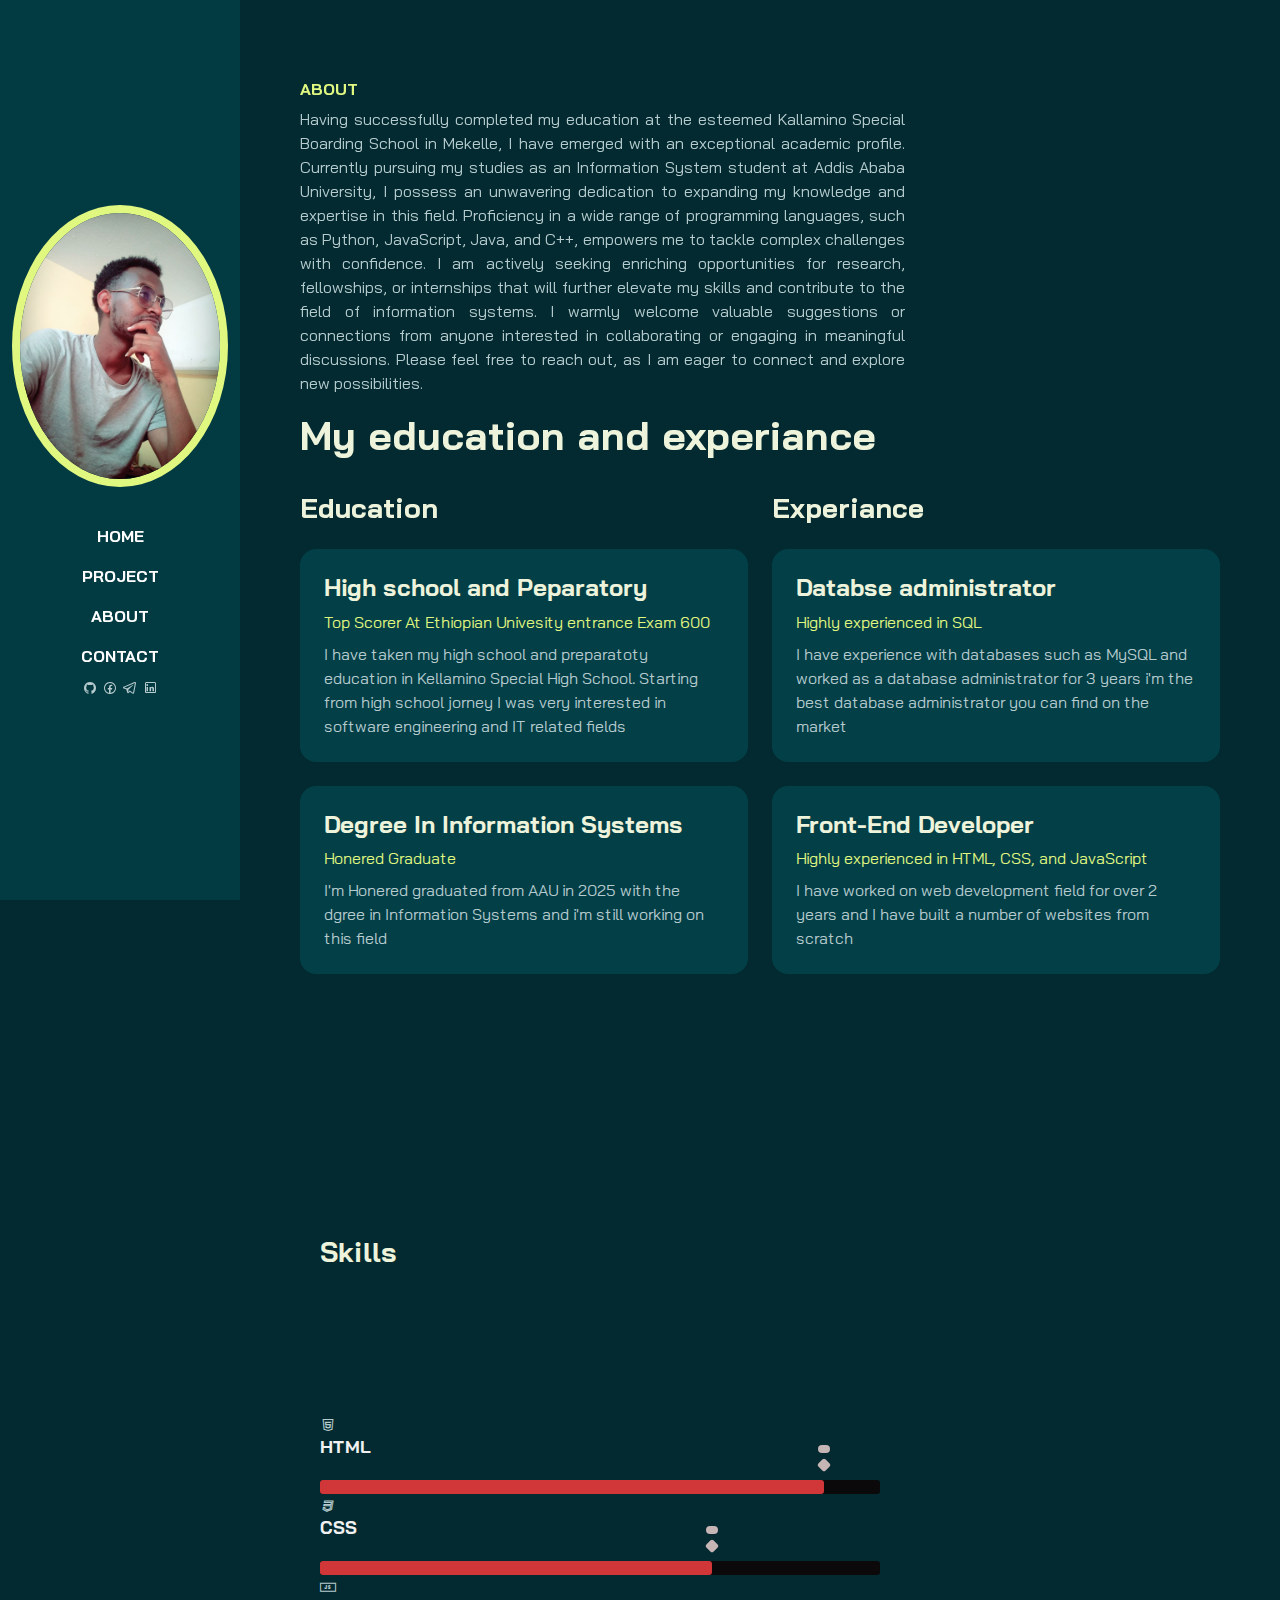
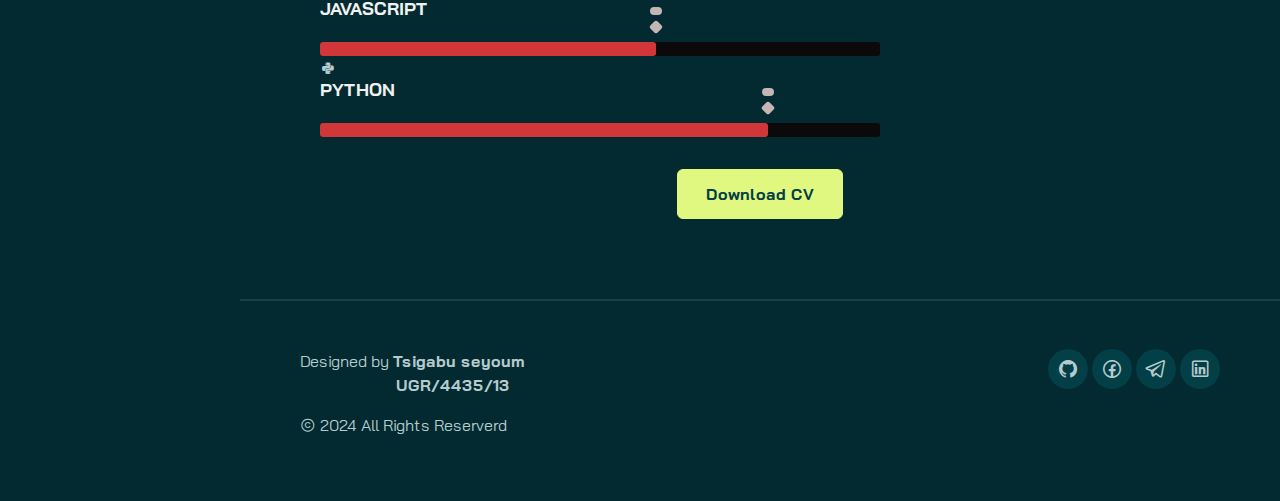
==== about.html @ a6f79e8f "first commit" ====
<!DOCTYPE html>
<html lang="en">

<head>
    <meta charset="UTF-8">
    <meta http-equiv="X-UA-Compatible" content="IE=edge">
    <meta name="viewport" content="width=device-width, initial-scale=1.0">
    <meta name="keywords" content="web development, design, portfolio, projects, skills">
    <title>My Portifolio</title>
    <link rel="stylesheet" href="./assets/css/bootstrap.min.css">
    <link rel="stylesheet" href="./assets/css/aos.css">
    <link rel="stylesheet" href="./assets/css/line-awesome.min.css">
    <link rel="stylesheet" href="./assets/css/style.css">
</head>

<body data-bs-spy="scroll" data-bs-target=".navbar">
  <!-- NAVBAR-->
  <nav class="navbar navbar-expand-lg navbar-dark fixed-top mb-5"> <!-- fixed-top bringg contents of the home h1,p to the top-->
    <div class="container flex-lg-column"> <!-- on large devices the Tsigabu Seyoum and work,about.. will be in top of one another  -->
        <a class="navbar-brand mx-lg-auto mb-lg-4" href="#"> <!-- space b/n image and links home,... -->
                                                            <!-- mx-lg-auto margin on left and right size -->
            <span class="custom-logo-link ">
             <img src="assets/images/TsigabuSeyoum.gif" class="d-block d-lg-none myi rounded-circle" alt="my logo">
            </span>                                          
            
            <!--  <span class="h3 fw-bold d-block d-lg-none">Tsigabu Seyoum</span> fw font weight-->   
                                                           <!--on large screen hide Tsigabu Seyoum d-display -->
             <img src="assets/images/profile.jpg" class="d-none d-lg-block rounded-circle img-fluid  " alt="a pic of me">    
                                                                        <!-- class="rounded-circle" makes the image circle-->
                                                        <!--The .img-fluid class applies max-width: 100%; and height: auto; to the image:-->                                         
        </a>
        <button class="navbar-toggler" type="button" data-bs-toggle="collapse" data-bs-target="#navbarNav"
            aria-controls="navbarNav" aria-expanded="false" aria-label="Toggle navigation">
            <span class="navbar-toggler-icon"></span>
        </button>
        <div class="collapse navbar-collapse" id="navbarNav">
            <ul class="navbar-nav ms-auto flex-lg-column text-lg-center"> <!-- ms margin start/left auto moves the li contents to the right-->
                                             <!-- on large devices the d work,about.. will be in top of one another  -->
                <li class="nav-item">
                    <a class="nav-link" href="/home.html" target="_blank">Home</a>
                </li>
                <li class="nav-item">
                    <a class="nav-link" href="/project.html" target="_blank">project</a>
                </li>
                <li class="nav-item">
                    <a class="nav-link" href="/about.html" target="_blank">About</a>
                </li>

                <li class="nav-item">
                    <a class="nav-link" href="/contact.html" target="_blank">Contact</a>
                </li>

                <li class="nav-item">
                    <a href="https://github.com/Tsigabuwalker" target="_blank"><i class="lab la-github "></i></a>
                     <a href="https://www.facebook.com/TigieSn" target="_blank"><i class="lab la-facebook"></i></a>
                     <a href="https://t.me/Tg_Sn12HS" target="_blank"><i class="lab la-telegram"></i></a>
                     <a href="https://www.linkedin.com/TsigabuSeyoum" target="_blank"><i class="lab la-linkedin"></i></a>
                </li>
             
            </ul>
        </div>
    </div>
   
</nav>

<!-- //NAVBAR-->

<div id="content-wrapper">

   <!--ABOUT-->
   <section id="about" class="full-height px-lg-5">
    <div class="container">
        <div class="row pb-4" data-aos="fade-up">
            <div class="col-lg-8">
                <h6 class="text-brand">ABOUT</h6>
                <p class="aboutp " data-aos="fade-up" data-aos-delay="300">Having successfully completed my education at the esteemed Kallamino Special Boarding School in Mekelle, I have emerged with an exceptional academic profile.
                     Currently pursuing my studies as an Information System student at Addis Ababa University, I possess an unwavering dedication to expanding my knowledge and expertise in this field. 
                     Proficiency in a wide range of programming languages, such as Python, JavaScript, Java, and C++, empowers me to tackle complex challenges with confidence. 
                     I am actively seeking enriching opportunities for research, fellowships, or internships that will further elevate my skills and contribute to the field of information systems. I warmly welcome valuable suggestions or connections from anyone interested in collaborating or engaging in meaningful discussions. 
                     Please feel free to reach out, as I am eager to connect and explore new possibilities.</p>
                <h1>My education and experiance</h1>
            </div>
        </div>

        <div class="row gy-5 mb-5">
            <div class="col-lg-6">
                <h3 class="mb-4" data-aos="fade-up" data-aos-delay="300">Education</h3> <!-- delays are in milisecond-->
                <div class="row gy-4" >
                    
                    <div class="col-12" data-aos="fade-up" data-aos-delay="600">
                        <div class="bg-base p-4 rounded-4 shadow-effect">
                            <h4>High school and Peparatory</h4>
                            <p class="text-brand mb-2"> Top Scorer At Ethiopian Univesity entrance Exam 600</p>
                            <p class="mb-0">I have taken my high school and preparatoty education in Kellamino Special High School.
                            Starting from high school jorney I was very interested in software engineering and IT related fields </p>  <!--mb-0 removes the margine from the last paragraph-->
                        </div>

                    </div>

                    <div class="col-12" data-aos="fade-up" data-aos-delay="600">
                        <div class="bg-base p-4 rounded-4 shadow-effect">
                            <h4>Degree In Information Systems</h4>
                            <p class="text-brand mb-2"> Honered Graduate  </p>
                            <p class="mb-0">I'm Honered graduated from AAU in 2025 with the dgree in Information Systems and i'm still working on this field </p>  <!--mb-0 removes the margine from the last paragraph-->
                        </div>

                    </div>

                    <div class="col-12" data-aos="fade-up" data-aos-delay="600">
                        <div class="bg-base p-4 rounded-4 shadow-effect">
                            <h4>Master of Data Science</h4>
                            <p class="text-brand mb-2"> Masters in Datascience </p>
                            <p class="mb-0">I have a master degree in data science and this has given me a lot skills that enabled me to do a lots of jobs</p>  <!--mb-0 removes the margine from the last paragraph-->
                        </div>

                    </div>

                </div>
            </div>

            <div class="col-lg-6">
                <h3 class="mb-4" data-aos="fade-up" data-aos-delay="300">Experiance</h3>
                <div class="row gy-4" >
                    
                    <div class="col-12" data-aos="fade-up" data-aos-delay="600">
                        <div class="bg-base p-4 rounded-4 shadow-effect">
                            <h4>Databse administrator</h4>
                            <p class="text-brand mb-2"> Highly experienced in SQL </p>
                            <p class="mb-0">I have experience with databases such as MySQL and worked as a database administrator for 3 years
                                i'm the best database administrator you can find on the market </p>  <!--mb-0 removes the margine from the last paragraph-->
                        </div>

                    </div>

                    <div class="col-12" data-aos="fade-up" data-aos-delay="600">
                        <div class="bg-base p-4 rounded-4 shadow-effect">
                            <h4> Front-End Developer</h4>
                            <p class="text-brand mb-2">  Highly experienced in HTML, CSS, and JavaScript </p>
                            <p class="mb-0">I have worked on web development field for over 2 years and I have built a number of websites from scratch  </p>  <!--mb-0 removes the margine from the last paragraph-->
                        </div>

                    </div>

                    <div class="col-12" data-aos="fade-up" data-aos-delay="600">
                        <div class="bg-base p-4 rounded-4 shadow-effect">
                            <h4>python developr</h4>
                            <p class="text-brand mb-2"> I'm Highly experienced  in python programming language </p>
                            <p class="mb-0">I have a one experience in python programming language by doing leetcode problem solving </p>  <!--mb-0 removes the margine from the last paragraph-->
                        </div>

                    </div>

                </div>
            </div>
        </div>
                 <!-- ======= Skills Section ======= -->
                 <div class="skills">
                    <h3>Skills</h3>
                    <p class="aboutp " data-aos="fade-up" data-aos-delay="300">I have a strong background in HTML, CSS, JavaScript, and Python. I have been working with these languages for several years and have a good understanding of their syntax and capabilities.
                        Overall, I have a strong background in HTML, CSS, JavaScript, and Python, and I am confident in my ability to use these languages to create webpages and applications.
                    </p>
                    <div class="skill">
                      <div class="skill-logo" ><i class="lab la-html5"></i> </div>
                      <div class="skill-name">HTML</div>
                      <div class="skill-bar">
                        <div class="skill-per" data-per="90%" style="max-width:90%"></div>
                      </div>
                    </div>  
                  
                    <div class="skill">
                    <div class="skill-logo" ><i class="lab la-css3"></i> </div>
                      <div class="skill-name">CSS</div>
                      <div class="skill-bar">
                        <div class="skill-per" data-per="70%" style="max-width:70%"></div>
                      </div>
                    </div>
                  
                    <div class="skill">
                      <div class="skill-logo" ><i class="lab la-js"></i> </div>
                      <div class="skill-name">JavaScript</div>
                      <div class="skill-bar">
                        <div class="skill-per" data-per="60%" style="max-width:60%"></div>
                      </div>
                    </div>

                    <div class="skill">
                        <div class="skill-logo" > <i class="lab la-python"></i> </div>
                        <div class="skill-name">Python</div>
                        <div class="skill-bar">
                          <div class="skill-per" data-per="80%" style="max-width:80%"></div>
                        </div>
                      </div>
                  

                  
                  </div>
  <!-- End Skills Section -->

 
    <span class="d-flex justify-content-center"><a href="/Tsigabuseyoum/assets/docs/FrontEndWebDeveloper.pdf" download class="btn btn-brand "> Download CV </a></span>


  
    </div>
    
   </section>
    <!--//ABOUT-->


     <!-- FOOTER -->
     <footer class="py-5 px-lg-5">
        <div class="container">
            <div class="row gy-4 justify-content-between">
                <div class="col-auto">
                    <p class="mb-0">Designed by <a href="#" class="fw-bold">Tsigabu seyoum </a></p>
                    <p class="ugr fw-bold">UGR/4435/13</p>
                    <p class="mt-3">  <i class="las la-copyright"></i> 2024 All Rights Reserverd</p>
                </div>
           
                  
                
                <div class="col-auto">
                    <div class="social-icons">
                        <a href="https://github.com/Tsigabuwalker" target="_blank"><i class="lab la-github "></i></a>
                         <a href="https://www.facebook.com/TigieSn" target="_blank"><i class="lab la-facebook"></i></a>
                        <a href="https://t.me/Tg_Sn12HS" target="_blank"><i class="lab la-telegram"></i></a>
                        <a href="https://www.linkedin.com/TsigabuSeyoum" target="_blank"><i class="lab la-linkedin"></i></a>
                    </div>
                </div>
            </div>
        </div>
    </footer>
    <!-- //FOOTER -->

</div>
    
<!-- //content wrapper-->

<script src="./assets/js/bootstrap.bundle.min.js"></script>
<script src="./assets/js/aos.js"></script>
<script src="./assets/js/main.js"></script>



</body>

</html>
---- assets/css/line-awesome.min.css ----
.la,.lab,.lad,.lal,.lar,.las{-moz-osx-font-smoothing:grayscale;-webkit-font-smoothing:antialiased;display:inline-block;font-style:normal;font-variant:normal;text-rendering:auto;line-height:1}.la-lg{font-size:1.33333em;line-height:.75em;vertical-align:-.0667em}.la-xs{font-size:.75em}.la-sm{font-size:.875em}.la-1x{font-size:1em}.la-2x{font-size:2em}.la-3x{font-size:3em}.la-4x{font-size:4em}.la-5x{font-size:5em}.la-6x{font-size:6em}.la-7x{font-size:7em}.la-8x{font-size:8em}.la-9x{font-size:9em}.la-10x{font-size:10em}.la-fw{text-align:center;width:1.25em}.la-ul{list-style-type:none;margin-left:2.5em;padding-left:0}.la-ul>li{position:relative}.la-li{left:-2em;position:absolute;text-align:center;width:2em;line-height:inherit}.la-border{border:solid .08em #eee;border-radius:.1em;padding:.2em .25em .15em}.la-pull-left{float:left}.la-pull-right{float:right}.la.la-pull-left,.lab.la-pull-left,.lal.la-pull-left,.lar.la-pull-left,.las.la-pull-left{margin-right:.3em}.la.la-pull-right,.lab.la-pull-right,.lal.la-pull-right,.lar.la-pull-right,.las.la-pull-right{margin-left:.3em}.la-spin{-webkit-animation:la-spin 2s infinite linear;animation:la-spin 2s infinite linear}.la-pulse{-webkit-animation:la-spin 1s infinite steps(8);animation:la-spin 1s infinite steps(8)}@-webkit-keyframes la-spin{0%{-webkit-transform:rotate(0);transform:rotate(0)}100%{-webkit-transform:rotate(360deg);transform:rotate(360deg)}}@keyframes la-spin{0%{-webkit-transform:rotate(0);transform:rotate(0)}100%{-webkit-transform:rotate(360deg);transform:rotate(360deg)}}.la-rotate-90{-webkit-transform:rotate(90deg);transform:rotate(90deg)}.la-rotate-180{-webkit-transform:rotate(180deg);transform:rotate(180deg)}.la-rotate-270{-webkit-transform:rotate(270deg);transform:rotate(270deg)}.la-flip-horizontal{-webkit-transform:scale(-1,1);transform:scale(-1,1)}.la-flip-vertical{-webkit-transform:scale(1,-1);transform:scale(1,-1)}.la-flip-both,.la-flip-horizontal.la-flip-vertical{-webkit-transform:scale(-1,-1);transform:scale(-1,-1)}:root .la-flip-both,:root .la-flip-horizontal,:root .la-flip-vertical,:root .la-rotate-180,:root .la-rotate-270,:root .la-rotate-90{-webkit-filter:none;filter:none}.la-stack{display:inline-block;height:2em;line-height:2em;position:relative;vertical-align:middle;width:2.5em}.la-stack-1x,.la-stack-2x{left:0;position:absolute;text-align:center;width:100%}.la-stack-1x{line-height:inherit}.la-stack-2x{font-size:2em}.la-inverse{color:#fff}.la-500px:before{content:"\f26e"}.la-accessible-icon:before{content:"\f368"}.la-accusoft:before{content:"\f369"}.la-acquisitions-incorporated:before{content:"\f6af"}.la-ad:before{content:"\f641"}.la-address-book:before{content:"\f2b9"}.la-address-card:before{content:"\f2bb"}.la-adjust:before{content:"\f042"}.la-adn:before{content:"\f170"}.la-adobe:before{content:"\f778"}.la-adversal:before{content:"\f36a"}.la-affiliatetheme:before{content:"\f36b"}.la-air-freshener:before{content:"\f5d0"}.la-airbnb:before{content:"\f834"}.la-algolia:before{content:"\f36c"}.la-align-center:before{content:"\f037"}.la-align-justify:before{content:"\f039"}.la-align-left:before{content:"\f036"}.la-align-right:before{content:"\f038"}.la-alipay:before{content:"\f642"}.la-allergies:before{content:"\f461"}.la-amazon:before{content:"\f270"}.la-amazon-pay:before{content:"\f42c"}.la-ambulance:before{content:"\f0f9"}.la-american-sign-language-interpreting:before{content:"\f2a3"}.la-amilia:before{content:"\f36d"}.la-anchor:before{content:"\f13d"}.la-android:before{content:"\f17b"}.la-angellist:before{content:"\f209"}.la-angle-double-down:before{content:"\f103"}.la-angle-double-left:before{content:"\f100"}.la-angle-double-right:before{content:"\f101"}.la-angle-double-up:before{content:"\f102"}.la-angle-down:before{content:"\f107"}.la-angle-left:before{content:"\f104"}.la-angle-right:before{content:"\f105"}.la-angle-up:before{content:"\f106"}.la-angry:before{content:"\f556"}.la-angrycreative:before{content:"\f36e"}.la-angular:before{content:"\f420"}.la-ankh:before{content:"\f644"}.la-app-store:before{content:"\f36f"}.la-app-store-ios:before{content:"\f370"}.la-apper:before{content:"\f371"}.la-apple:before{content:"\f179"}.la-apple-alt:before{content:"\f5d1"}.la-apple-pay:before{content:"\f415"}.la-archive:before{content:"\f187"}.la-archway:before{content:"\f557"}.la-arrow-alt-circle-down:before{content:"\f358"}.la-arrow-alt-circle-left:before{content:"\f359"}.la-arrow-alt-circle-right:before{content:"\f35a"}.la-arrow-alt-circle-up:before{content:"\f35b"}.la-arrow-circle-down:before{content:"\f0ab"}.la-arrow-circle-left:before{content:"\f0a8"}.la-arrow-circle-right:before{content:"\f0a9"}.la-arrow-circle-up:before{content:"\f0aa"}.la-arrow-down:before{content:"\f063"}.la-arrow-left:before{content:"\f060"}.la-arrow-right:before{content:"\f061"}.la-arrow-up:before{content:"\f062"}.la-arrows-alt:before{content:"\f0b2"}.la-arrows-alt-h:before{content:"\f337"}.la-arrows-alt-v:before{content:"\f338"}.la-artstation:before{content:"\f77a"}.la-assistive-listening-systems:before{content:"\f2a2"}.la-asterisk:before{content:"\f069"}.la-asymmetrik:before{content:"\f372"}.la-at:before{content:"\f1fa"}.la-atlas:before{content:"\f558"}.la-atlassian:before{content:"\f77b"}.la-atom:before{content:"\f5d2"}.la-audible:before{content:"\f373"}.la-audio-description:before{content:"\f29e"}.la-autoprefixer:before{content:"\f41c"}.la-avianex:before{content:"\f374"}.la-aviato:before{content:"\f421"}.la-award:before{content:"\f559"}.la-aws:before{content:"\f375"}.la-baby:before{content:"\f77c"}.la-baby-carriage:before{content:"\f77d"}.la-backspace:before{content:"\f55a"}.la-backward:before{content:"\f04a"}.la-bacon:before{content:"\f7e5"}.la-balance-scale:before{content:"\f24e"}.la-balance-scale-left:before{content:"\f515"}.la-balance-scale-right:before{content:"\f516"}.la-ban:before{content:"\f05e"}.la-band-aid:before{content:"\f462"}.la-bandcamp:before{content:"\f2d5"}.la-barcode:before{content:"\f02a"}.la-bars:before{content:"\f0c9"}.la-baseball-ball:before{content:"\f433"}.la-basketball-ball:before{content:"\f434"}.la-bath:before{content:"\f2cd"}.la-battery-empty:before{content:"\f244"}.la-battery-full:before{content:"\f240"}.la-battery-half:before{content:"\f242"}.la-battery-quarter:before{content:"\f243"}.la-battery-three-quarters:before{content:"\f241"}.la-battle-net:before{content:"\f835"}.la-bed:before{content:"\f236"}.la-beer:before{content:"\f0fc"}.la-behance:before{content:"\f1b4"}.la-behance-square:before{content:"\f1b5"}.la-bell:before{content:"\f0f3"}.la-bell-slash:before{content:"\f1f6"}.la-bezier-curve:before{content:"\f55b"}.la-bible:before{content:"\f647"}.la-bicycle:before{content:"\f206"}.la-biking:before{content:"\f84a"}.la-bimobject:before{content:"\f378"}.la-binoculars:before{content:"\f1e5"}.la-biohazard:before{content:"\f780"}.la-birthday-cake:before{content:"\f1fd"}.la-bitbucket:before{content:"\f171"}.la-bitcoin:before{content:"\f379"}.la-bity:before{content:"\f37a"}.la-black-tie:before{content:"\f27e"}.la-blackberry:before{content:"\f37b"}.la-blender:before{content:"\f517"}.la-blender-phone:before{content:"\f6b6"}.la-blind:before{content:"\f29d"}.la-blog:before{content:"\f781"}.la-blogger:before{content:"\f37c"}.la-blogger-b:before{content:"\f37d"}.la-bluetooth:before{content:"\f293"}.la-bluetooth-b:before{content:"\f294"}.la-bold:before{content:"\f032"}.la-bolt:before{content:"\f0e7"}.la-bomb:before{content:"\f1e2"}.la-bone:before{content:"\f5d7"}.la-bong:before{content:"\f55c"}.la-book:before{content:"\f02d"}.la-book-dead:before{content:"\f6b7"}.la-book-medical:before{content:"\f7e6"}.la-book-open:before{content:"\f518"}.la-book-reader:before{content:"\f5da"}.la-bookmark:before{content:"\f02e"}.la-bootstrap:before{content:"\f836"}.la-border-all:before{content:"\f84c"}.la-border-none:before{content:"\f850"}.la-border-style:before{content:"\f853"}.la-bowling-ball:before{content:"\f436"}.la-box:before{content:"\f466"}.la-box-open:before{content:"\f49e"}.la-boxes:before{content:"\f468"}.la-braille:before{content:"\f2a1"}.la-brain:before{content:"\f5dc"}.la-bread-slice:before{content:"\f7ec"}.la-briefcase:before{content:"\f0b1"}.la-briefcase-medical:before{content:"\f469"}.la-broadcast-tower:before{content:"\f519"}.la-broom:before{content:"\f51a"}.la-brush:before{content:"\f55d"}.la-btc:before{content:"\f15a"}.la-buffer:before{content:"\f837"}.la-bug:before{content:"\f188"}.la-building:before{content:"\f1ad"}.la-bullhorn:before{content:"\f0a1"}.la-bullseye:before{content:"\f140"}.la-burn:before{content:"\f46a"}.la-buromobelexperte:before{content:"\f37f"}.la-bus:before{content:"\f207"}.la-bus-alt:before{content:"\f55e"}.la-business-time:before{content:"\f64a"}.la-buy-n-large:before{content:"\f8a6"}.la-buysellads:before{content:"\f20d"}.la-calculator:before{content:"\f1ec"}.la-calendar:before{content:"\f133"}.la-calendar-alt:before{content:"\f073"}.la-calendar-check:before{content:"\f274"}.la-calendar-day:before{content:"\f783"}.la-calendar-minus:before{content:"\f272"}.la-calendar-plus:before{content:"\f271"}.la-calendar-times:before{content:"\f273"}.la-calendar-week:before{content:"\f784"}.la-camera:before{content:"\f030"}.la-camera-retro:before{content:"\f083"}.la-campground:before{content:"\f6bb"}.la-canadian-maple-leaf:before{content:"\f785"}.la-candy-cane:before{content:"\f786"}.la-cannabis:before{content:"\f55f"}.la-capsules:before{content:"\f46b"}.la-car:before{content:"\f1b9"}.la-car-alt:before{content:"\f5de"}.la-car-battery:before{content:"\f5df"}.la-car-crash:before{content:"\f5e1"}.la-car-side:before{content:"\f5e4"}.la-caret-down:before{content:"\f0d7"}.la-caret-left:before{content:"\f0d9"}.la-caret-right:before{content:"\f0da"}.la-caret-square-down:before{content:"\f150"}.la-caret-square-left:before{content:"\f191"}.la-caret-square-right:before{content:"\f152"}.la-caret-square-up:before{content:"\f151"}.la-caret-up:before{content:"\f0d8"}.la-carrot:before{content:"\f787"}.la-cart-arrow-down:before{content:"\f218"}.la-cart-plus:before{content:"\f217"}.la-cash-register:before{content:"\f788"}.la-cat:before{content:"\f6be"}.la-cc-amazon-pay:before{content:"\f42d"}.la-cc-amex:before{content:"\f1f3"}.la-cc-apple-pay:before{content:"\f416"}.la-cc-diners-club:before{content:"\f24c"}.la-cc-discover:before{content:"\f1f2"}.la-cc-jcb:before{content:"\f24b"}.la-cc-mastercard:before{content:"\f1f1"}.la-cc-paypal:before{content:"\f1f4"}.la-cc-stripe:before{content:"\f1f5"}.la-cc-visa:before{content:"\f1f0"}.la-centercode:before{content:"\f380"}.la-centos:before{content:"\f789"}.la-certificate:before{content:"\f0a3"}.la-chair:before{content:"\f6c0"}.la-chalkboard:before{content:"\f51b"}.la-chalkboard-teacher:before{content:"\f51c"}.la-charging-station:before{content:"\f5e7"}.la-chart-area:before{content:"\f1fe"}.la-chart-bar:before{content:"\f080"}.la-chart-line:before{content:"\f201"}.la-chart-pie:before{content:"\f200"}.la-check:before{content:"\f00c"}.la-check-circle:before{content:"\f058"}.la-check-double:before{content:"\f560"}.la-check-square:before{content:"\f14a"}.la-cheese:before{content:"\f7ef"}.la-chess:before{content:"\f439"}.la-chess-bishop:before{content:"\f43a"}.la-chess-board:before{content:"\f43c"}.la-chess-king:before{content:"\f43f"}.la-chess-knight:before{content:"\f441"}.la-chess-pawn:before{content:"\f443"}.la-chess-queen:before{content:"\f445"}.la-chess-rook:before{content:"\f447"}.la-chevron-circle-down:before{content:"\f13a"}.la-chevron-circle-left:before{content:"\f137"}.la-chevron-circle-right:before{content:"\f138"}.la-chevron-circle-up:before{content:"\f139"}.la-chevron-down:before{content:"\f078"}.la-chevron-left:before{content:"\f053"}.la-chevron-right:before{content:"\f054"}.la-chevron-up:before{content:"\f077"}.la-child:before{content:"\f1ae"}.la-chrome:before{content:"\f268"}.la-chromecast:before{content:"\f838"}.la-church:before{content:"\f51d"}.la-circle:before{content:"\f111"}.la-circle-notch:before{content:"\f1ce"}.la-city:before{content:"\f64f"}.la-clinic-medical:before{content:"\f7f2"}.la-clipboard:before{content:"\f328"}.la-clipboard-check:before{content:"\f46c"}.la-clipboard-list:before{content:"\f46d"}.la-clock:before{content:"\f017"}.la-clone:before{content:"\f24d"}.la-closed-captioning:before{content:"\f20a"}.la-cloud:before{content:"\f0c2"}.la-cloud-download-alt:before{content:"\f381"}.la-cloud-meatball:before{content:"\f73b"}.la-cloud-moon:before{content:"\f6c3"}.la-cloud-moon-rain:before{content:"\f73c"}.la-cloud-rain:before{content:"\f73d"}.la-cloud-showers-heavy:before{content:"\f740"}.la-cloud-sun:before{content:"\f6c4"}.la-cloud-sun-rain:before{content:"\f743"}.la-cloud-upload-alt:before{content:"\f382"}.la-cloudscale:before{content:"\f383"}.la-cloudsmith:before{content:"\f384"}.la-cloudversify:before{content:"\f385"}.la-cocktail:before{content:"\f561"}.la-code:before{content:"\f121"}.la-code-branch:before{content:"\f126"}.la-codepen:before{content:"\f1cb"}.la-codiepie:before{content:"\f284"}.la-coffee:before{content:"\f0f4"}.la-cog:before{content:"\f013"}.la-cogs:before{content:"\f085"}.la-coins:before{content:"\f51e"}.la-columns:before{content:"\f0db"}.la-comment:before{content:"\f075"}.la-comment-alt:before{content:"\f27a"}.la-comment-dollar:before{content:"\f651"}.la-comment-dots:before{content:"\f4ad"}.la-comment-medical:before{content:"\f7f5"}.la-comment-slash:before{content:"\f4b3"}.la-comments:before{content:"\f086"}.la-comments-dollar:before{content:"\f653"}.la-compact-disc:before{content:"\f51f"}.la-compass:before{content:"\f14e"}.la-compress:before{content:"\f066"}.la-compress-arrows-alt:before{content:"\f78c"}.la-concierge-bell:before{content:"\f562"}.la-confluence:before{content:"\f78d"}.la-connectdevelop:before{content:"\f20e"}.la-contao:before{content:"\f26d"}.la-cookie:before{content:"\f563"}.la-cookie-bite:before{content:"\f564"}.la-copy:before{content:"\f0c5"}.la-copyright:before{content:"\f1f9"}.la-cotton-bureau:before{content:"\f89e"}.la-couch:before{content:"\f4b8"}.la-cpanel:before{content:"\f388"}.la-creative-commons:before{content:"\f25e"}.la-creative-commons-by:before{content:"\f4e7"}.la-creative-commons-nc:before{content:"\f4e8"}.la-creative-commons-nc-eu:before{content:"\f4e9"}.la-creative-commons-nc-jp:before{content:"\f4ea"}.la-creative-commons-nd:before{content:"\f4eb"}.la-creative-commons-pd:before{content:"\f4ec"}.la-creative-commons-pd-alt:before{content:"\f4ed"}.la-creative-commons-remix:before{content:"\f4ee"}.la-creative-commons-sa:before{content:"\f4ef"}.la-creative-commons-sampling:before{content:"\f4f0"}.la-creative-commons-sampling-plus:before{content:"\f4f1"}.la-creative-commons-share:before{content:"\f4f2"}.la-creative-commons-zero:before{content:"\f4f3"}.la-credit-card:before{content:"\f09d"}.la-critical-role:before{content:"\f6c9"}.la-crop:before{content:"\f125"}.la-crop-alt:before{content:"\f565"}.la-cross:before{content:"\f654"}.la-crosshairs:before{content:"\f05b"}.la-crow:before{content:"\f520"}.la-crown:before{content:"\f521"}.la-crutch:before{content:"\f7f7"}.la-css3:before{content:"\f13c"}.la-css3-alt:before{content:"\f38b"}.la-cube:before{content:"\f1b2"}.la-cubes:before{content:"\f1b3"}.la-cut:before{content:"\f0c4"}.la-cuttlefish:before{content:"\f38c"}.la-d-and-d:before{content:"\f38d"}.la-d-and-d-beyond:before{content:"\f6ca"}.la-dashcube:before{content:"\f210"}.la-database:before{content:"\f1c0"}.la-deaf:before{content:"\f2a4"}.la-delicious:before{content:"\f1a5"}.la-democrat:before{content:"\f747"}.la-deploydog:before{content:"\f38e"}.la-deskpro:before{content:"\f38f"}.la-desktop:before{content:"\f108"}.la-dev:before{content:"\f6cc"}.la-deviantart:before{content:"\f1bd"}.la-dharmachakra:before{content:"\f655"}.la-dhl:before{content:"\f790"}.la-diagnoses:before{content:"\f470"}.la-diaspora:before{content:"\f791"}.la-dice:before{content:"\f522"}.la-dice-d20:before{content:"\f6cf"}.la-dice-d6:before{content:"\f6d1"}.la-dice-five:before{content:"\f523"}.la-dice-four:before{content:"\f524"}.la-dice-one:before{content:"\f525"}.la-dice-six:before{content:"\f526"}.la-dice-three:before{content:"\f527"}.la-dice-two:before{content:"\f528"}.la-digg:before{content:"\f1a6"}.la-digital-ocean:before{content:"\f391"}.la-digital-tachograph:before{content:"\f566"}.la-directions:before{content:"\f5eb"}.la-discord:before{content:"\f392"}.la-discourse:before{content:"\f393"}.la-divide:before{content:"\f529"}.la-dizzy:before{content:"\f567"}.la-dna:before{content:"\f471"}.la-dochub:before{content:"\f394"}.la-docker:before{content:"\f395"}.la-dog:before{content:"\f6d3"}.la-dollar-sign:before{content:"\f155"}.la-dolly:before{content:"\f472"}.la-dolly-flatbed:before{content:"\f474"}.la-donate:before{content:"\f4b9"}.la-door-closed:before{content:"\f52a"}.la-door-open:before{content:"\f52b"}.la-dot-circle:before{content:"\f192"}.la-dove:before{content:"\f4ba"}.la-download:before{content:"\f019"}.la-draft2digital:before{content:"\f396"}.la-drafting-compass:before{content:"\f568"}.la-dragon:before{content:"\f6d5"}.la-draw-polygon:before{content:"\f5ee"}.la-dribbble:before{content:"\f17d"}.la-dribbble-square:before{content:"\f397"}.la-dropbox:before{content:"\f16b"}.la-drum:before{content:"\f569"}.la-drum-steelpan:before{content:"\f56a"}.la-drumstick-bite:before{content:"\f6d7"}.la-drupal:before{content:"\f1a9"}.la-dumbbell:before{content:"\f44b"}.la-dumpster:before{content:"\f793"}.la-dumpster-fire:before{content:"\f794"}.la-dungeon:before{content:"\f6d9"}.la-dyalog:before{content:"\f399"}.la-earlybirds:before{content:"\f39a"}.la-ebay:before{content:"\f4f4"}.la-edge:before{content:"\f282"}.la-edit:before{content:"\f044"}.la-egg:before{content:"\f7fb"}.la-eject:before{content:"\f052"}.la-elementor:before{content:"\f430"}.la-ellipsis-h:before{content:"\f141"}.la-ellipsis-v:before{content:"\f142"}.la-ello:before{content:"\f5f1"}.la-ember:before{content:"\f423"}.la-empire:before{content:"\f1d1"}.la-envelope:before{content:"\f0e0"}.la-envelope-open:before{content:"\f2b6"}.la-envelope-open-text:before{content:"\f658"}.la-envelope-square:before{content:"\f199"}.la-envira:before{content:"\f299"}.la-equals:before{content:"\f52c"}.la-eraser:before{content:"\f12d"}.la-erlang:before{content:"\f39d"}.la-ethereum:before{content:"\f42e"}.la-ethernet:before{content:"\f796"}.la-etsy:before{content:"\f2d7"}.la-euro-sign:before{content:"\f153"}.la-evernote:before{content:"\f839"}.la-exchange-alt:before{content:"\f362"}.la-exclamation:before{content:"\f12a"}.la-exclamation-circle:before{content:"\f06a"}.la-exclamation-triangle:before{content:"\f071"}.la-expand:before{content:"\f065"}.la-expand-arrows-alt:before{content:"\f31e"}.la-expeditedssl:before{content:"\f23e"}.la-external-link-alt:before{content:"\f35d"}.la-external-link-square-alt:before{content:"\f360"}.la-eye:before{content:"\f06e"}.la-eye-dropper:before{content:"\f1fb"}.la-eye-slash:before{content:"\f070"}.la-facebook:before{content:"\f09a"}.la-facebook-f:before{content:"\f39e"}.la-facebook-messenger:before{content:"\f39f"}.la-facebook-square:before{content:"\f082"}.la-fan:before{content:"\f863"}.la-fantasy-flight-games:before{content:"\f6dc"}.la-fast-backward:before{content:"\f049"}.la-fast-forward:before{content:"\f050"}.la-fax:before{content:"\f1ac"}.la-feather:before{content:"\f52d"}.la-feather-alt:before{content:"\f56b"}.la-fedex:before{content:"\f797"}.la-fedora:before{content:"\f798"}.la-female:before{content:"\f182"}.la-fighter-jet:before{content:"\f0fb"}.la-figma:before{content:"\f799"}.la-file:before{content:"\f15b"}.la-file-alt:before{content:"\f15c"}.la-file-archive:before{content:"\f1c6"}.la-file-audio:before{content:"\f1c7"}.la-file-code:before{content:"\f1c9"}.la-file-contract:before{content:"\f56c"}.la-file-csv:before{content:"\f6dd"}.la-file-download:before{content:"\f56d"}.la-file-excel:before{content:"\f1c3"}.la-file-export:before{content:"\f56e"}.la-file-image:before{content:"\f1c5"}.la-file-import:before{content:"\f56f"}.la-file-invoice:before{content:"\f570"}.la-file-invoice-dollar:before{content:"\f571"}.la-file-medical:before{content:"\f477"}.la-file-medical-alt:before{content:"\f478"}.la-file-pdf:before{content:"\f1c1"}.la-file-powerpoint:before{content:"\f1c4"}.la-file-prescription:before{content:"\f572"}.la-file-signature:before{content:"\f573"}.la-file-upload:before{content:"\f574"}.la-file-video:before{content:"\f1c8"}.la-file-word:before{content:"\f1c2"}.la-fill:before{content:"\f575"}.la-fill-drip:before{content:"\f576"}.la-film:before{content:"\f008"}.la-filter:before{content:"\f0b0"}.la-fingerprint:before{content:"\f577"}.la-fire:before{content:"\f06d"}.la-fire-alt:before{content:"\f7e4"}.la-fire-extinguisher:before{content:"\f134"}.la-firefox:before{content:"\f269"}.la-first-aid:before{content:"\f479"}.la-first-order:before{content:"\f2b0"}.la-first-order-alt:before{content:"\f50a"}.la-firstdraft:before{content:"\f3a1"}.la-fish:before{content:"\f578"}.la-fist-raised:before{content:"\f6de"}.la-flag:before{content:"\f024"}.la-flag-checkered:before{content:"\f11e"}.la-flag-usa:before{content:"\f74d"}.la-flask:before{content:"\f0c3"}.la-flickr:before{content:"\f16e"}.la-flipboard:before{content:"\f44d"}.la-flushed:before{content:"\f579"}.la-fly:before{content:"\f417"}.la-folder:before{content:"\f07b"}.la-folder-minus:before{content:"\f65d"}.la-folder-open:before{content:"\f07c"}.la-folder-plus:before{content:"\f65e"}.la-font:before{content:"\f031"}.la-font-awesome:before{content:"\f2b4"}.la-font-awesome-alt:before{content:"\f35c"}.la-font-awesome-flag:before{content:"\f425"}.la-font-awesome-logo-full:before{content:"\f4e6"}.la-fonticons:before{content:"\f280"}.la-fonticons-fi:before{content:"\f3a2"}.la-football-ball:before{content:"\f44e"}.la-fort-awesome:before{content:"\f286"}.la-fort-awesome-alt:before{content:"\f3a3"}.la-forumbee:before{content:"\f211"}.la-forward:before{content:"\f04e"}.la-foursquare:before{content:"\f180"}.la-free-code-camp:before{content:"\f2c5"}.la-freebsd:before{content:"\f3a4"}.la-frog:before{content:"\f52e"}.la-frown:before{content:"\f119"}.la-frown-open:before{content:"\f57a"}.la-fulcrum:before{content:"\f50b"}.la-funnel-dollar:before{content:"\f662"}.la-futbol:before{content:"\f1e3"}.la-galactic-republic:before{content:"\f50c"}.la-galactic-senate:before{content:"\f50d"}.la-gamepad:before{content:"\f11b"}.la-gas-pump:before{content:"\f52f"}.la-gavel:before{content:"\f0e3"}.la-gem:before{content:"\f3a5"}.la-genderless:before{content:"\f22d"}.la-get-pocket:before{content:"\f265"}.la-gg:before{content:"\f260"}.la-gg-circle:before{content:"\f261"}.la-ghost:before{content:"\f6e2"}.la-gift:before{content:"\f06b"}.la-gifts:before{content:"\f79c"}.la-git:before{content:"\f1d3"}.la-git-alt:before{content:"\f841"}.la-git-square:before{content:"\f1d2"}.la-github:before{content:"\f09b"}.la-github-alt:before{content:"\f113"}.la-github-square:before{content:"\f092"}.la-gitkraken:before{content:"\f3a6"}.la-gitlab:before{content:"\f296"}.la-gitter:before{content:"\f426"}.la-glass-cheers:before{content:"\f79f"}.la-glass-martini:before{content:"\f000"}.la-glass-martini-alt:before{content:"\f57b"}.la-glass-whiskey:before{content:"\f7a0"}.la-glasses:before{content:"\f530"}.la-glide:before{content:"\f2a5"}.la-glide-g:before{content:"\f2a6"}.la-globe:before{content:"\f0ac"}.la-globe-africa:before{content:"\f57c"}.la-globe-americas:before{content:"\f57d"}.la-globe-asia:before{content:"\f57e"}.la-globe-europe:before{content:"\f7a2"}.la-gofore:before{content:"\f3a7"}.la-golf-ball:before{content:"\f450"}.la-goodreads:before{content:"\f3a8"}.la-goodreads-g:before{content:"\f3a9"}.la-google:before{content:"\f1a0"}.la-google-drive:before{content:"\f3aa"}.la-google-play:before{content:"\f3ab"}.la-google-plus:before{content:"\f2b3"}.la-google-plus-g:before{content:"\f0d5"}.la-google-plus-square:before{content:"\f0d4"}.la-google-wallet:before{content:"\f1ee"}.la-gopuram:before{content:"\f664"}.la-graduation-cap:before{content:"\f19d"}.la-gratipay:before{content:"\f184"}.la-grav:before{content:"\f2d6"}.la-greater-than:before{content:"\f531"}.la-greater-than-equal:before{content:"\f532"}.la-grimace:before{content:"\f57f"}.la-grin:before{content:"\f580"}.la-grin-alt:before{content:"\f581"}.la-grin-beam:before{content:"\f582"}.la-grin-beam-sweat:before{content:"\f583"}.la-grin-hearts:before{content:"\f584"}.la-grin-squint:before{content:"\f585"}.la-grin-squint-tears:before{content:"\f586"}.la-grin-stars:before{content:"\f587"}.la-grin-tears:before{content:"\f588"}.la-grin-tongue:before{content:"\f589"}.la-grin-tongue-squint:before{content:"\f58a"}.la-grin-tongue-wink:before{content:"\f58b"}.la-grin-wink:before{content:"\f58c"}.la-grip-horizontal:before{content:"\f58d"}.la-grip-lines:before{content:"\f7a4"}.la-grip-lines-vertical:before{content:"\f7a5"}.la-grip-vertical:before{content:"\f58e"}.la-gripfire:before{content:"\f3ac"}.la-grunt:before{content:"\f3ad"}.la-guitar:before{content:"\f7a6"}.la-gulp:before{content:"\f3ae"}.la-h-square:before{content:"\f0fd"}.la-hacker-news:before{content:"\f1d4"}.la-hacker-news-square:before{content:"\f3af"}.la-hackerrank:before{content:"\f5f7"}.la-hamburger:before{content:"\f805"}.la-hammer:before{content:"\f6e3"}.la-hamsa:before{content:"\f665"}.la-hand-holding:before{content:"\f4bd"}.la-hand-holding-heart:before{content:"\f4be"}.la-hand-holding-usd:before{content:"\f4c0"}.la-hand-lizard:before{content:"\f258"}.la-hand-middle-finger:before{content:"\f806"}.la-hand-paper:before{content:"\f256"}.la-hand-peace:before{content:"\f25b"}.la-hand-point-down:before{content:"\f0a7"}.la-hand-point-left:before{content:"\f0a5"}.la-hand-point-right:before{content:"\f0a4"}.la-hand-point-up:before{content:"\f0a6"}.la-hand-pointer:before{content:"\f25a"}.la-hand-rock:before{content:"\f255"}.la-hand-scissors:before{content:"\f257"}.la-hand-spock:before{content:"\f259"}.la-hands:before{content:"\f4c2"}.la-hands-helping:before{content:"\f4c4"}.la-handshake:before{content:"\f2b5"}.la-hanukiah:before{content:"\f6e6"}.la-hard-hat:before{content:"\f807"}.la-hashtag:before{content:"\f292"}.la-hat-cowboy:before{content:"\f8c0"}.la-hat-cowboy-side:before{content:"\f8c1"}.la-hat-wizard:before{content:"\f6e8"}.la-haykal:before{content:"\f666"}.la-hdd:before{content:"\f0a0"}.la-heading:before{content:"\f1dc"}.la-headphones:before{content:"\f025"}.la-headphones-alt:before{content:"\f58f"}.la-headset:before{content:"\f590"}.la-heart:before{content:"\f004"}.la-heart-broken:before{content:"\f7a9"}.la-heartbeat:before{content:"\f21e"}.la-helicopter:before{content:"\f533"}.la-highlighter:before{content:"\f591"}.la-hiking:before{content:"\f6ec"}.la-hippo:before{content:"\f6ed"}.la-hips:before{content:"\f452"}.la-hire-a-helper:before{content:"\f3b0"}.la-history:before{content:"\f1da"}.la-hockey-puck:before{content:"\f453"}.la-holly-berry:before{content:"\f7aa"}.la-home:before{content:"\f015"}.la-hooli:before{content:"\f427"}.la-hornbill:before{content:"\f592"}.la-horse:before{content:"\f6f0"}.la-horse-head:before{content:"\f7ab"}.la-hospital:before{content:"\f0f8"}.la-hospital-alt:before{content:"\f47d"}.la-hospital-symbol:before{content:"\f47e"}.la-hot-tub:before{content:"\f593"}.la-hotdog:before{content:"\f80f"}.la-hotel:before{content:"\f594"}.la-hotjar:before{content:"\f3b1"}.la-hourglass:before{content:"\f254"}.la-hourglass-end:before{content:"\f253"}.la-hourglass-half:before{content:"\f252"}.la-hourglass-start:before{content:"\f251"}.la-house-damage:before{content:"\f6f1"}.la-houzz:before{content:"\f27c"}.la-hryvnia:before{content:"\f6f2"}.la-html5:before{content:"\f13b"}.la-hubspot:before{content:"\f3b2"}.la-i-cursor:before{content:"\f246"}.la-ice-cream:before{content:"\f810"}.la-icicles:before{content:"\f7ad"}.la-icons:before{content:"\f86d"}.la-id-badge:before{content:"\f2c1"}.la-id-card:before{content:"\f2c2"}.la-id-card-alt:before{content:"\f47f"}.la-igloo:before{content:"\f7ae"}.la-image:before{content:"\f03e"}.la-images:before{content:"\f302"}.la-imdb:before{content:"\f2d8"}.la-inbox:before{content:"\f01c"}.la-indent:before{content:"\f03c"}.la-industry:before{content:"\f275"}.la-infinity:before{content:"\f534"}.la-info:before{content:"\f129"}.la-info-circle:before{content:"\f05a"}.la-instagram:before{content:"\f16d"}.la-intercom:before{content:"\f7af"}.la-internet-explorer:before{content:"\f26b"}.la-invision:before{content:"\f7b0"}.la-ioxhost:before{content:"\f208"}.la-italic:before{content:"\f033"}.la-itch-io:before{content:"\f83a"}.la-itunes:before{content:"\f3b4"}.la-itunes-note:before{content:"\f3b5"}.la-java:before{content:"\f4e4"}.la-jedi:before{content:"\f669"}.la-jedi-order:before{content:"\f50e"}.la-jenkins:before{content:"\f3b6"}.la-jira:before{content:"\f7b1"}.la-joget:before{content:"\f3b7"}.la-joint:before{content:"\f595"}.la-joomla:before{content:"\f1aa"}.la-journal-whills:before{content:"\f66a"}.la-js:before{content:"\f3b8"}.la-js-square:before{content:"\f3b9"}.la-jsfiddle:before{content:"\f1cc"}.la-kaaba:before{content:"\f66b"}.la-kaggle:before{content:"\f5fa"}.la-key:before{content:"\f084"}.la-keybase:before{content:"\f4f5"}.la-keyboard:before{content:"\f11c"}.la-keycdn:before{content:"\f3ba"}.la-khanda:before{content:"\f66d"}.la-kickstarter:before{content:"\f3bb"}.la-kickstarter-k:before{content:"\f3bc"}.la-kiss:before{content:"\f596"}.la-kiss-beam:before{content:"\f597"}.la-kiss-wink-heart:before{content:"\f598"}.la-kiwi-bird:before{content:"\f535"}.la-korvue:before{content:"\f42f"}.la-landmark:before{content:"\f66f"}.la-language:before{content:"\f1ab"}.la-laptop:before{content:"\f109"}.la-laptop-code:before{content:"\f5fc"}.la-laptop-medical:before{content:"\f812"}.la-laravel:before{content:"\f3bd"}.la-lastfm:before{content:"\f202"}.la-lastfm-square:before{content:"\f203"}.la-laugh:before{content:"\f599"}.la-laugh-beam:before{content:"\f59a"}.la-laugh-squint:before{content:"\f59b"}.la-laugh-wink:before{content:"\f59c"}.la-layer-group:before{content:"\f5fd"}.la-leaf:before{content:"\f06c"}.la-leanpub:before{content:"\f212"}.la-lemon:before{content:"\f094"}.la-less:before{content:"\f41d"}.la-less-than:before{content:"\f536"}.la-less-than-equal:before{content:"\f537"}.la-level-down-alt:before{content:"\f3be"}.la-level-up-alt:before{content:"\f3bf"}.la-life-ring:before{content:"\f1cd"}.la-lightbulb:before{content:"\f0eb"}.la-line:before{content:"\f3c0"}.la-link:before{content:"\f0c1"}.la-linkedin:before{content:"\f08c"}.la-linkedin-in:before{content:"\f0e1"}.la-linode:before{content:"\f2b8"}.la-linux:before{content:"\f17c"}.la-lira-sign:before{content:"\f195"}.la-list:before{content:"\f03a"}.la-list-alt:before{content:"\f022"}.la-list-ol:before{content:"\f0cb"}.la-list-ul:before{content:"\f0ca"}.la-location-arrow:before{content:"\f124"}.la-lock:before{content:"\f023"}.la-lock-open:before{content:"\f3c1"}.la-long-arrow-alt-down:before{content:"\f309"}.la-long-arrow-alt-left:before{content:"\f30a"}.la-long-arrow-alt-right:before{content:"\f30b"}.la-long-arrow-alt-up:before{content:"\f30c"}.la-low-vision:before{content:"\f2a8"}.la-luggage-cart:before{content:"\f59d"}.la-lyft:before{content:"\f3c3"}.la-magento:before{content:"\f3c4"}.la-magic:before{content:"\f0d0"}.la-magnet:before{content:"\f076"}.la-mail-bulk:before{content:"\f674"}.la-mailchimp:before{content:"\f59e"}.la-male:before{content:"\f183"}.la-mandalorian:before{content:"\f50f"}.la-map:before{content:"\f279"}.la-map-marked:before{content:"\f59f"}.la-map-marked-alt:before{content:"\f5a0"}.la-map-marker:before{content:"\f041"}.la-map-marker-alt:before{content:"\f3c5"}.la-map-pin:before{content:"\f276"}.la-map-signs:before{content:"\f277"}.la-markdown:before{content:"\f60f"}.la-marker:before{content:"\f5a1"}.la-mars:before{content:"\f222"}.la-mars-double:before{content:"\f227"}.la-mars-stroke:before{content:"\f229"}.la-mars-stroke-h:before{content:"\f22b"}.la-mars-stroke-v:before{content:"\f22a"}.la-mask:before{content:"\f6fa"}.la-mastodon:before{content:"\f4f6"}.la-maxcdn:before{content:"\f136"}.la-mdb:before{content:"\f8ca"}.la-medal:before{content:"\f5a2"}.la-medapps:before{content:"\f3c6"}.la-medium:before{content:"\f23a"}.la-medium-m:before{content:"\f3c7"}.la-medkit:before{content:"\f0fa"}.la-medrt:before{content:"\f3c8"}.la-meetup:before{content:"\f2e0"}.la-megaport:before{content:"\f5a3"}.la-meh:before{content:"\f11a"}.la-meh-blank:before{content:"\f5a4"}.la-meh-rolling-eyes:before{content:"\f5a5"}.la-memory:before{content:"\f538"}.la-mendeley:before{content:"\f7b3"}.la-menorah:before{content:"\f676"}.la-mercury:before{content:"\f223"}.la-meteor:before{content:"\f753"}.la-microchip:before{content:"\f2db"}.la-microphone:before{content:"\f130"}.la-microphone-alt:before{content:"\f3c9"}.la-microphone-alt-slash:before{content:"\f539"}.la-microphone-slash:before{content:"\f131"}.la-microscope:before{content:"\f610"}.la-microsoft:before{content:"\f3ca"}.la-minus:before{content:"\f068"}.la-minus-circle:before{content:"\f056"}.la-minus-square:before{content:"\f146"}.la-mitten:before{content:"\f7b5"}.la-mix:before{content:"\f3cb"}.la-mixcloud:before{content:"\f289"}.la-mizuni:before{content:"\f3cc"}.la-mobile:before{content:"\f10b"}.la-mobile-alt:before{content:"\f3cd"}.la-modx:before{content:"\f285"}.la-monero:before{content:"\f3d0"}.la-money-bill:before{content:"\f0d6"}.la-money-bill-alt:before{content:"\f3d1"}.la-money-bill-wave:before{content:"\f53a"}.la-money-bill-wave-alt:before{content:"\f53b"}.la-money-check:before{content:"\f53c"}.la-money-check-alt:before{content:"\f53d"}.la-monument:before{content:"\f5a6"}.la-moon:before{content:"\f186"}.la-mortar-pestle:before{content:"\f5a7"}.la-mosque:before{content:"\f678"}.la-motorcycle:before{content:"\f21c"}.la-mountain:before{content:"\f6fc"}.la-mouse:before{content:"\f8cc"}.la-mouse-pointer:before{content:"\f245"}.la-mug-hot:before{content:"\f7b6"}.la-music:before{content:"\f001"}.la-napster:before{content:"\f3d2"}.la-neos:before{content:"\f612"}.la-network-wired:before{content:"\f6ff"}.la-neuter:before{content:"\f22c"}.la-newspaper:before{content:"\f1ea"}.la-nimblr:before{content:"\f5a8"}.la-node:before{content:"\f419"}.la-node-js:before{content:"\f3d3"}.la-not-equal:before{content:"\f53e"}.la-notes-medical:before{content:"\f481"}.la-npm:before{content:"\f3d4"}.la-ns8:before{content:"\f3d5"}.la-nutritionix:before{content:"\f3d6"}.la-object-group:before{content:"\f247"}.la-object-ungroup:before{content:"\f248"}.la-odnoklassniki:before{content:"\f263"}.la-odnoklassniki-square:before{content:"\f264"}.la-oil-can:before{content:"\f613"}.la-old-republic:before{content:"\f510"}.la-om:before{content:"\f679"}.la-opencart:before{content:"\f23d"}.la-openid:before{content:"\f19b"}.la-opera:before{content:"\f26a"}.la-optin-monster:before{content:"\f23c"}.la-orcid:before{content:"\f8d2"}.la-osi:before{content:"\f41a"}.la-otter:before{content:"\f700"}.la-outdent:before{content:"\f03b"}.la-page4:before{content:"\f3d7"}.la-pagelines:before{content:"\f18c"}.la-pager:before{content:"\f815"}.la-paint-brush:before{content:"\f1fc"}.la-paint-roller:before{content:"\f5aa"}.la-palette:before{content:"\f53f"}.la-palfed:before{content:"\f3d8"}.la-pallet:before{content:"\f482"}.la-paper-plane:before{content:"\f1d8"}.la-paperclip:before{content:"\f0c6"}.la-parachute-box:before{content:"\f4cd"}.la-paragraph:before{content:"\f1dd"}.la-parking:before{content:"\f540"}.la-passport:before{content:"\f5ab"}.la-pastafarianism:before{content:"\f67b"}.la-paste:before{content:"\f0ea"}.la-patreon:before{content:"\f3d9"}.la-pause:before{content:"\f04c"}.la-pause-circle:before{content:"\f28b"}.la-paw:before{content:"\f1b0"}.la-paypal:before{content:"\f1ed"}.la-peace:before{content:"\f67c"}.la-pen:before{content:"\f304"}.la-pen-alt:before{content:"\f305"}.la-pen-fancy:before{content:"\f5ac"}.la-pen-nib:before{content:"\f5ad"}.la-pen-square:before{content:"\f14b"}.la-pencil-alt:before{content:"\f303"}.la-pencil-ruler:before{content:"\f5ae"}.la-penny-arcade:before{content:"\f704"}.la-people-carry:before{content:"\f4ce"}.la-pepper-hot:before{content:"\f816"}.la-percent:before{content:"\f295"}.la-percentage:before{content:"\f541"}.la-periscope:before{content:"\f3da"}.la-person-booth:before{content:"\f756"}.la-phabricator:before{content:"\f3db"}.la-phoenix-framework:before{content:"\f3dc"}.la-phoenix-squadron:before{content:"\f511"}.la-phone:before{content:"\f095"}.la-phone-alt:before{content:"\f879"}.la-phone-slash:before{content:"\f3dd"}.la-phone-square:before{content:"\f098"}.la-phone-square-alt:before{content:"\f87b"}.la-phone-volume:before{content:"\f2a0"}.la-photo-video:before{content:"\f87c"}.la-php:before{content:"\f457"}.la-pied-piper:before{content:"\f2ae"}.la-pied-piper-alt:before{content:"\f1a8"}.la-pied-piper-hat:before{content:"\f4e5"}.la-pied-piper-pp:before{content:"\f1a7"}.la-piggy-bank:before{content:"\f4d3"}.la-pills:before{content:"\f484"}.la-pinterest:before{content:"\f0d2"}.la-pinterest-p:before{content:"\f231"}.la-pinterest-square:before{content:"\f0d3"}.la-pizza-slice:before{content:"\f818"}.la-place-of-worship:before{content:"\f67f"}.la-plane:before{content:"\f072"}.la-plane-arrival:before{content:"\f5af"}.la-plane-departure:before{content:"\f5b0"}.la-play:before{content:"\f04b"}.la-play-circle:before{content:"\f144"}.la-playstation:before{content:"\f3df"}.la-plug:before{content:"\f1e6"}.la-plus:before{content:"\f067"}.la-plus-circle:before{content:"\f055"}.la-plus-square:before{content:"\f0fe"}.la-podcast:before{content:"\f2ce"}.la-poll:before{content:"\f681"}.la-poll-h:before{content:"\f682"}.la-poo:before{content:"\f2fe"}.la-poo-storm:before{content:"\f75a"}.la-poop:before{content:"\f619"}.la-portrait:before{content:"\f3e0"}.la-pound-sign:before{content:"\f154"}.la-power-off:before{content:"\f011"}.la-pray:before{content:"\f683"}.la-praying-hands:before{content:"\f684"}.la-prescription:before{content:"\f5b1"}.la-prescription-bottle:before{content:"\f485"}.la-prescription-bottle-alt:before{content:"\f486"}.la-print:before{content:"\f02f"}.la-procedures:before{content:"\f487"}.la-product-hunt:before{content:"\f288"}.la-project-diagram:before{content:"\f542"}.la-pushed:before{content:"\f3e1"}.la-puzzle-piece:before{content:"\f12e"}.la-python:before{content:"\f3e2"}.la-qq:before{content:"\f1d6"}.la-qrcode:before{content:"\f029"}.la-question:before{content:"\f128"}.la-question-circle:before{content:"\f059"}.la-quidditch:before{content:"\f458"}.la-quinscape:before{content:"\f459"}.la-quora:before{content:"\f2c4"}.la-quote-left:before{content:"\f10d"}.la-quote-right:before{content:"\f10e"}.la-quran:before{content:"\f687"}.la-r-project:before{content:"\f4f7"}.la-radiation:before{content:"\f7b9"}.la-radiation-alt:before{content:"\f7ba"}.la-rainbow:before{content:"\f75b"}.la-random:before{content:"\f074"}.la-raspberry-pi:before{content:"\f7bb"}.la-ravelry:before{content:"\f2d9"}.la-react:before{content:"\f41b"}.la-reacteurope:before{content:"\f75d"}.la-readme:before{content:"\f4d5"}.la-rebel:before{content:"\f1d0"}.la-receipt:before{content:"\f543"}.la-record-vinyl:before{content:"\f8d9"}.la-recycle:before{content:"\f1b8"}.la-red-river:before{content:"\f3e3"}.la-reddit:before{content:"\f1a1"}.la-reddit-alien:before{content:"\f281"}.la-reddit-square:before{content:"\f1a2"}.la-redhat:before{content:"\f7bc"}.la-redo:before{content:"\f01e"}.la-redo-alt:before{content:"\f2f9"}.la-registered:before{content:"\f25d"}.la-remove-format:before{content:"\f87d"}.la-renren:before{content:"\f18b"}.la-reply:before{content:"\f3e5"}.la-reply-all:before{content:"\f122"}.la-replyd:before{content:"\f3e6"}.la-republican:before{content:"\f75e"}.la-researchgate:before{content:"\f4f8"}.la-resolving:before{content:"\f3e7"}.la-restroom:before{content:"\f7bd"}.la-retweet:before{content:"\f079"}.la-rev:before{content:"\f5b2"}.la-ribbon:before{content:"\f4d6"}.la-ring:before{content:"\f70b"}.la-road:before{content:"\f018"}.la-robot:before{content:"\f544"}.la-rocket:before{content:"\f135"}.la-rocketchat:before{content:"\f3e8"}.la-rockrms:before{content:"\f3e9"}.la-route:before{content:"\f4d7"}.la-rss:before{content:"\f09e"}.la-rss-square:before{content:"\f143"}.la-ruble-sign:before{content:"\f158"}.la-ruler:before{content:"\f545"}.la-ruler-combined:before{content:"\f546"}.la-ruler-horizontal:before{content:"\f547"}.la-ruler-vertical:before{content:"\f548"}.la-running:before{content:"\f70c"}.la-rupee-sign:before{content:"\f156"}.la-sad-cry:before{content:"\f5b3"}.la-sad-tear:before{content:"\f5b4"}.la-safari:before{content:"\f267"}.la-salesforce:before{content:"\f83b"}.la-sass:before{content:"\f41e"}.la-satellite:before{content:"\f7bf"}.la-satellite-dish:before{content:"\f7c0"}.la-save:before{content:"\f0c7"}.la-schlix:before{content:"\f3ea"}.la-school:before{content:"\f549"}.la-screwdriver:before{content:"\f54a"}.la-scribd:before{content:"\f28a"}.la-scroll:before{content:"\f70e"}.la-sd-card:before{content:"\f7c2"}.la-search:before{content:"\f002"}.la-search-dollar:before{content:"\f688"}.la-search-location:before{content:"\f689"}.la-search-minus:before{content:"\f010"}.la-search-plus:before{content:"\f00e"}.la-searchengin:before{content:"\f3eb"}.la-seedling:before{content:"\f4d8"}.la-sellcast:before{content:"\f2da"}.la-sellsy:before{content:"\f213"}.la-server:before{content:"\f233"}.la-servicestack:before{content:"\f3ec"}.la-shapes:before{content:"\f61f"}.la-share:before{content:"\f064"}.la-share-alt:before{content:"\f1e0"}.la-share-alt-square:before{content:"\f1e1"}.la-share-square:before{content:"\f14d"}.la-shekel-sign:before{content:"\f20b"}.la-shield-alt:before{content:"\f3ed"}.la-ship:before{content:"\f21a"}.la-shipping-fast:before{content:"\f48b"}.la-shirtsinbulk:before{content:"\f214"}.la-shoe-prints:before{content:"\f54b"}.la-shopping-bag:before{content:"\f290"}.la-shopping-basket:before{content:"\f291"}.la-shopping-cart:before{content:"\f07a"}.la-shopware:before{content:"\f5b5"}.la-shower:before{content:"\f2cc"}.la-shuttle-van:before{content:"\f5b6"}.la-sign:before{content:"\f4d9"}.la-sign-in-alt:before{content:"\f2f6"}.la-sign-language:before{content:"\f2a7"}.la-sign-out-alt:before{content:"\f2f5"}.la-signal:before{content:"\f012"}.la-signature:before{content:"\f5b7"}.la-sim-card:before{content:"\f7c4"}.la-simplybuilt:before{content:"\f215"}.la-sistrix:before{content:"\f3ee"}.la-sitemap:before{content:"\f0e8"}.la-sith:before{content:"\f512"}.la-skating:before{content:"\f7c5"}.la-sketch:before{content:"\f7c6"}.la-skiing:before{content:"\f7c9"}.la-skiing-nordic:before{content:"\f7ca"}.la-skull:before{content:"\f54c"}.la-skull-crossbones:before{content:"\f714"}.la-skyatlas:before{content:"\f216"}.la-skype:before{content:"\f17e"}.la-slack:before{content:"\f198"}.la-slack-hash:before{content:"\f3ef"}.la-slash:before{content:"\f715"}.la-sleigh:before{content:"\f7cc"}.la-sliders-h:before{content:"\f1de"}.la-slideshare:before{content:"\f1e7"}.la-smile:before{content:"\f118"}.la-smile-beam:before{content:"\f5b8"}.la-smile-wink:before{content:"\f4da"}.la-smog:before{content:"\f75f"}.la-smoking:before{content:"\f48d"}.la-smoking-ban:before{content:"\f54d"}.la-sms:before{content:"\f7cd"}.la-snapchat:before{content:"\f2ab"}.la-snapchat-ghost:before{content:"\f2ac"}.la-snapchat-square:before{content:"\f2ad"}.la-snowboarding:before{content:"\f7ce"}.la-snowflake:before{content:"\f2dc"}.la-snowman:before{content:"\f7d0"}.la-snowplow:before{content:"\f7d2"}.la-socks:before{content:"\f696"}.la-solar-panel:before{content:"\f5ba"}.la-sort:before{content:"\f0dc"}.la-sort-alpha-down:before{content:"\f15d"}.la-sort-alpha-down-alt:before{content:"\f881"}.la-sort-alpha-up:before{content:"\f15e"}.la-sort-alpha-up-alt:before{content:"\f882"}.la-sort-amount-down:before{content:"\f160"}.la-sort-amount-down-alt:before{content:"\f884"}.la-sort-amount-up:before{content:"\f161"}.la-sort-amount-up-alt:before{content:"\f885"}.la-sort-down:before{content:"\f0dd"}.la-sort-numeric-down:before{content:"\f162"}.la-sort-numeric-down-alt:before{content:"\f886"}.la-sort-numeric-up:before{content:"\f163"}.la-sort-numeric-up-alt:before{content:"\f887"}.la-sort-up:before{content:"\f0de"}.la-soundcloud:before{content:"\f1be"}.la-sourcetree:before{content:"\f7d3"}.la-spa:before{content:"\f5bb"}.la-space-shuttle:before{content:"\f197"}.la-speakap:before{content:"\f3f3"}.la-speaker-deck:before{content:"\f83c"}.la-spell-check:before{content:"\f891"}.la-spider:before{content:"\f717"}.la-spinner:before{content:"\f110"}.la-splotch:before{content:"\f5bc"}.la-spotify:before{content:"\f1bc"}.la-spray-can:before{content:"\f5bd"}.la-square:before{content:"\f0c8"}.la-square-full:before{content:"\f45c"}.la-square-root-alt:before{content:"\f698"}.la-squarespace:before{content:"\f5be"}.la-stack-exchange:before{content:"\f18d"}.la-stack-overflow:before{content:"\f16c"}.la-stackpath:before{content:"\f842"}.la-stamp:before{content:"\f5bf"}.la-star:before{content:"\f005"}.la-star-and-crescent:before{content:"\f699"}.la-star-half:before{content:"\f089"}.la-star-half-alt:before{content:"\f5c0"}.la-star-of-david:before{content:"\f69a"}.la-star-of-life:before{content:"\f621"}.la-staylinked:before{content:"\f3f5"}.la-steam:before{content:"\f1b6"}.la-steam-square:before{content:"\f1b7"}.la-steam-symbol:before{content:"\f3f6"}.la-step-backward:before{content:"\f048"}.la-step-forward:before{content:"\f051"}.la-stethoscope:before{content:"\f0f1"}.la-sticker-mule:before{content:"\f3f7"}.la-sticky-note:before{content:"\f249"}.la-stop:before{content:"\f04d"}.la-stop-circle:before{content:"\f28d"}.la-stopwatch:before{content:"\f2f2"}.la-store:before{content:"\f54e"}.la-store-alt:before{content:"\f54f"}.la-strava:before{content:"\f428"}.la-stream:before{content:"\f550"}.la-street-view:before{content:"\f21d"}.la-strikethrough:before{content:"\f0cc"}.la-stripe:before{content:"\f429"}.la-stripe-s:before{content:"\f42a"}.la-stroopwafel:before{content:"\f551"}.la-studiovinari:before{content:"\f3f8"}.la-stumbleupon:before{content:"\f1a4"}.la-stumbleupon-circle:before{content:"\f1a3"}.la-subscript:before{content:"\f12c"}.la-subway:before{content:"\f239"}.la-suitcase:before{content:"\f0f2"}.la-suitcase-rolling:before{content:"\f5c1"}.la-sun:before{content:"\f185"}.la-superpowers:before{content:"\f2dd"}.la-superscript:before{content:"\f12b"}.la-supple:before{content:"\f3f9"}.la-surprise:before{content:"\f5c2"}.la-suse:before{content:"\f7d6"}.la-swatchbook:before{content:"\f5c3"}.la-swift:before{content:"\f8e1"}.la-swimmer:before{content:"\f5c4"}.la-swimming-pool:before{content:"\f5c5"}.la-symfony:before{content:"\f83d"}.la-synagogue:before{content:"\f69b"}.la-sync:before{content:"\f021"}.la-sync-alt:before{content:"\f2f1"}.la-syringe:before{content:"\f48e"}.la-table:before{content:"\f0ce"}.la-table-tennis:before{content:"\f45d"}.la-tablet:before{content:"\f10a"}.la-tablet-alt:before{content:"\f3fa"}.la-tablets:before{content:"\f490"}.la-tachometer-alt:before{content:"\f3fd"}.la-tag:before{content:"\f02b"}.la-tags:before{content:"\f02c"}.la-tape:before{content:"\f4db"}.la-tasks:before{content:"\f0ae"}.la-taxi:before{content:"\f1ba"}.la-teamspeak:before{content:"\f4f9"}.la-teeth:before{content:"\f62e"}.la-teeth-open:before{content:"\f62f"}.la-telegram:before{content:"\f2c6"}.la-telegram-plane:before{content:"\f3fe"}.la-temperature-high:before{content:"\f769"}.la-temperature-low:before{content:"\f76b"}.la-tencent-weibo:before{content:"\f1d5"}.la-tenge:before{content:"\f7d7"}.la-terminal:before{content:"\f120"}.la-text-height:before{content:"\f034"}.la-text-width:before{content:"\f035"}.la-th:before{content:"\f00a"}.la-th-large:before{content:"\f009"}.la-th-list:before{content:"\f00b"}.la-the-red-yeti:before{content:"\f69d"}.la-theater-masks:before{content:"\f630"}.la-themeco:before{content:"\f5c6"}.la-themeisle:before{content:"\f2b2"}.la-thermometer:before{content:"\f491"}.la-thermometer-empty:before{content:"\f2cb"}.la-thermometer-full:before{content:"\f2c7"}.la-thermometer-half:before{content:"\f2c9"}.la-thermometer-quarter:before{content:"\f2ca"}.la-thermometer-three-quarters:before{content:"\f2c8"}.la-think-peaks:before{content:"\f731"}.la-thumbs-down:before{content:"\f165"}.la-thumbs-up:before{content:"\f164"}.la-thumbtack:before{content:"\f08d"}.la-ticket-alt:before{content:"\f3ff"}.la-times:before{content:"\f00d"}.la-times-circle:before{content:"\f057"}.la-tint:before{content:"\f043"}.la-tint-slash:before{content:"\f5c7"}.la-tired:before{content:"\f5c8"}.la-toggle-off:before{content:"\f204"}.la-toggle-on:before{content:"\f205"}.la-toilet:before{content:"\f7d8"}.la-toilet-paper:before{content:"\f71e"}.la-toolbox:before{content:"\f552"}.la-tools:before{content:"\f7d9"}.la-tooth:before{content:"\f5c9"}.la-torah:before{content:"\f6a0"}.la-torii-gate:before{content:"\f6a1"}.la-tractor:before{content:"\f722"}.la-trade-federation:before{content:"\f513"}.la-trademark:before{content:"\f25c"}.la-traffic-light:before{content:"\f637"}.la-train:before{content:"\f238"}.la-tram:before{content:"\f7da"}.la-transgender:before{content:"\f224"}.la-transgender-alt:before{content:"\f225"}.la-trash:before{content:"\f1f8"}.la-trash-alt:before{content:"\f2ed"}.la-trash-restore:before{content:"\f829"}.la-trash-restore-alt:before{content:"\f82a"}.la-tree:before{content:"\f1bb"}.la-trello:before{content:"\f181"}.la-tripadvisor:before{content:"\f262"}.la-trophy:before{content:"\f091"}.la-truck:before{content:"\f0d1"}.la-truck-loading:before{content:"\f4de"}.la-truck-monster:before{content:"\f63b"}.la-truck-moving:before{content:"\f4df"}.la-truck-pickup:before{content:"\f63c"}.la-tshirt:before{content:"\f553"}.la-tty:before{content:"\f1e4"}.la-tumblr:before{content:"\f173"}.la-tumblr-square:before{content:"\f174"}.la-tv:before{content:"\f26c"}.la-twitch:before{content:"\f1e8"}.la-twitter:before{content:"\f099"}.la-twitter-square:before{content:"\f081"}.la-typo3:before{content:"\f42b"}.la-uber:before{content:"\f402"}.la-ubuntu:before{content:"\f7df"}.la-uikit:before{content:"\f403"}.la-umbraco:before{content:"\f8e8"}.la-umbrella:before{content:"\f0e9"}.la-umbrella-beach:before{content:"\f5ca"}.la-underline:before{content:"\f0cd"}.la-undo:before{content:"\f0e2"}.la-undo-alt:before{content:"\f2ea"}.la-uniregistry:before{content:"\f404"}.la-universal-access:before{content:"\f29a"}.la-university:before{content:"\f19c"}.la-unlink:before{content:"\f127"}.la-unlock:before{content:"\f09c"}.la-unlock-alt:before{content:"\f13e"}.la-untappd:before{content:"\f405"}.la-upload:before{content:"\f093"}.la-ups:before{content:"\f7e0"}.la-usb:before{content:"\f287"}.la-user:before{content:"\f007"}.la-user-alt:before{content:"\f406"}.la-user-alt-slash:before{content:"\f4fa"}.la-user-astronaut:before{content:"\f4fb"}.la-user-check:before{content:"\f4fc"}.la-user-circle:before{content:"\f2bd"}.la-user-clock:before{content:"\f4fd"}.la-user-cog:before{content:"\f4fe"}.la-user-edit:before{content:"\f4ff"}.la-user-friends:before{content:"\f500"}.la-user-graduate:before{content:"\f501"}.la-user-injured:before{content:"\f728"}.la-user-lock:before{content:"\f502"}.la-user-md:before{content:"\f0f0"}.la-user-minus:before{content:"\f503"}.la-user-ninja:before{content:"\f504"}.la-user-nurse:before{content:"\f82f"}.la-user-plus:before{content:"\f234"}.la-user-secret:before{content:"\f21b"}.la-user-shield:before{content:"\f505"}.la-user-slash:before{content:"\f506"}.la-user-tag:before{content:"\f507"}.la-user-tie:before{content:"\f508"}.la-user-times:before{content:"\f235"}.la-users:before{content:"\f0c0"}.la-users-cog:before{content:"\f509"}.la-usps:before{content:"\f7e1"}.la-ussunnah:before{content:"\f407"}.la-utensil-spoon:before{content:"\f2e5"}.la-utensils:before{content:"\f2e7"}.la-vaadin:before{content:"\f408"}.la-vector-square:before{content:"\f5cb"}.la-venus:before{content:"\f221"}.la-venus-double:before{content:"\f226"}.la-venus-mars:before{content:"\f228"}.la-viacoin:before{content:"\f237"}.la-viadeo:before{content:"\f2a9"}.la-viadeo-square:before{content:"\f2aa"}.la-vial:before{content:"\f492"}.la-vials:before{content:"\f493"}.la-viber:before{content:"\f409"}.la-video:before{content:"\f03d"}.la-video-slash:before{content:"\f4e2"}.la-vihara:before{content:"\f6a7"}.la-vimeo:before{content:"\f40a"}.la-vimeo-square:before{content:"\f194"}.la-vimeo-v:before{content:"\f27d"}.la-vine:before{content:"\f1ca"}.la-vk:before{content:"\f189"}.la-vnv:before{content:"\f40b"}.la-voicemail:before{content:"\f897"}.la-volleyball-ball:before{content:"\f45f"}.la-volume-down:before{content:"\f027"}.la-volume-mute:before{content:"\f6a9"}.la-volume-off:before{content:"\f026"}.la-volume-up:before{content:"\f028"}.la-vote-yea:before{content:"\f772"}.la-vr-cardboard:before{content:"\f729"}.la-vuejs:before{content:"\f41f"}.la-walking:before{content:"\f554"}.la-wallet:before{content:"\f555"}.la-warehouse:before{content:"\f494"}.la-water:before{content:"\f773"}.la-wave-square:before{content:"\f83e"}.la-waze:before{content:"\f83f"}.la-weebly:before{content:"\f5cc"}.la-weibo:before{content:"\f18a"}.la-weight:before{content:"\f496"}.la-weight-hanging:before{content:"\f5cd"}.la-weixin:before{content:"\f1d7"}.la-whatsapp:before{content:"\f232"}.la-whatsapp-square:before{content:"\f40c"}.la-wheelchair:before{content:"\f193"}.la-whmcs:before{content:"\f40d"}.la-wifi:before{content:"\f1eb"}.la-wikipedia-w:before{content:"\f266"}.la-wind:before{content:"\f72e"}.la-window-close:before{content:"\f410"}.la-window-maximize:before{content:"\f2d0"}.la-window-minimize:before{content:"\f2d1"}.la-window-restore:before{content:"\f2d2"}.la-windows:before{content:"\f17a"}.la-wine-bottle:before{content:"\f72f"}.la-wine-glass:before{content:"\f4e3"}.la-wine-glass-alt:before{content:"\f5ce"}.la-wix:before{content:"\f5cf"}.la-wizards-of-the-coast:before{content:"\f730"}.la-wolf-pack-battalion:before{content:"\f514"}.la-won-sign:before{content:"\f159"}.la-wordpress:before{content:"\f19a"}.la-wordpress-simple:before{content:"\f411"}.la-wpbeginner:before{content:"\f297"}.la-wpexplorer:before{content:"\f2de"}.la-wpforms:before{content:"\f298"}.la-wpressr:before{content:"\f3e4"}.la-wrench:before{content:"\f0ad"}.la-x-ray:before{content:"\f497"}.la-xbox:before{content:"\f412"}.la-xing:before{content:"\f168"}.la-xing-square:before{content:"\f169"}.la-y-combinator:before{content:"\f23b"}.la-yahoo:before{content:"\f19e"}.la-yammer:before{content:"\f840"}.la-yandex:before{content:"\f413"}.la-yandex-international:before{content:"\f414"}.la-yarn:before{content:"\f7e3"}.la-yelp:before{content:"\f1e9"}.la-yen-sign:before{content:"\f157"}.la-yin-yang:before{content:"\f6ad"}.la-yoast:before{content:"\f2b1"}.la-youtube:before{content:"\f167"}.la-youtube-square:before{content:"\f431"}.la-zhihu:before{content:"\f63f"}.sr-only{border:0;clip:rect(0,0,0,0);height:1px;margin:-1px;overflow:hidden;padding:0;position:absolute;width:1px}.sr-only-focusable:active,.sr-only-focusable:focus{clip:auto;height:auto;margin:0;overflow:visible;position:static;width:auto}@font-face{font-family:'Line Awesome Brands';font-style:normal;font-weight:400;font-display:auto;src:url(../fonts/la-brands-400.eot);src:url(../fonts/la-brands-400.eot?#iefix) format("embedded-opentype"),url(../fonts/la-brands-400.woff2) format("woff2"),url(../fonts/la-brands-400.woff) format("woff"),url(../fonts/la-brands-400.ttf) format("truetype"),url(../fonts/la-brands-400.svg#lineawesome) format("svg")}.lab{font-family:'Line Awesome Brands'}@font-face{font-family:'Line Awesome Free';font-style:normal;font-weight:400;font-display:auto;src:url(../fonts/la-regular-400.eot);src:url(../fonts/la-regular-400.eot?#iefix) format("embedded-opentype"),url(../fonts/la-regular-400.woff2) format("woff2"),url(../fonts/la-regular-400.woff) format("woff"),url(../fonts/la-regular-400.ttf) format("truetype"),url(../fonts/la-regular-400.svg#lineawesome) format("svg")}.lar{font-family:'Line Awesome Free';font-weight:400}@font-face{font-family:'Line Awesome Free';font-style:normal;font-weight:900;font-display:auto;src:url(../fonts/la-solid-900.eot);src:url(../fonts/la-solid-900.eot?#iefix) format("embedded-opentype"),url(../fonts/la-solid-900.woff2) format("woff2"),url(../fonts/la-solid-900.woff) format("woff"),url(../fonts/la-solid-900.ttf) format("truetype"),url(../fonts/la-solid-900.svg#lineawesome) format("svg")}.la,.las{font-family:'Line Awesome Free';font-weight:900}.la.la-glass:before{content:"\f000"}.la.la-meetup{font-family:'Line Awesome Brands';font-weight:400}.la.la-star-o{font-family:'Line Awesome Free';font-weight:400}.la.la-star-o:before{content:"\f005"}.la.la-remove:before{content:"\f00d"}.la.la-close:before{content:"\f00d"}.la.la-gear:before{content:"\f013"}.la.la-trash-o{font-family:'Line Awesome Free';font-weight:400}.la.la-trash-o:before{content:"\f2ed"}.la.la-file-o{font-family:'Line Awesome Free';font-weight:400}.la.la-file-o:before{content:"\f15b"}.la.la-clock-o{font-family:'Line Awesome Free';font-weight:400}.la.la-clock-o:before{content:"\f017"}.la.la-arrow-circle-o-down{font-family:'Line Awesome Free';font-weight:400}.la.la-arrow-circle-o-down:before{content:"\f358"}.la.la-arrow-circle-o-up{font-family:'Line Awesome Free';font-weight:400}.la.la-arrow-circle-o-up:before{content:"\f35b"}.la.la-play-circle-o{font-family:'Line Awesome Free';font-weight:400}.la.la-play-circle-o:before{content:"\f144"}.la.la-repeat:before{content:"\f01e"}.la.la-rotate-right:before{content:"\f01e"}.la.la-refresh:before{content:"\f021"}.la.la-list-alt{font-family:'Line Awesome Free';font-weight:400}.la.la-dedent:before{content:"\f03b"}.la.la-video-camera:before{content:"\f03d"}.la.la-picture-o{font-family:'Line Awesome Free';font-weight:400}.la.la-picture-o:before{content:"\f03e"}.la.la-photo{font-family:'Line Awesome Free';font-weight:400}.la.la-photo:before{content:"\f03e"}.la.la-image{font-family:'Line Awesome Free';font-weight:400}.la.la-image:before{content:"\f03e"}.la.la-pencil:before{content:"\f303"}.la.la-map-marker:before{content:"\f3c5"}.la.la-pencil-square-o{font-family:'Line Awesome Free';font-weight:400}.la.la-pencil-square-o:before{content:"\f044"}.la.la-share-square-o{font-family:'Line Awesome Free';font-weight:400}.la.la-share-square-o:before{content:"\f14d"}.la.la-check-square-o{font-family:'Line Awesome Free';font-weight:400}.la.la-check-square-o:before{content:"\f14a"}.la.la-arrows:before{content:"\f0b2"}.la.la-times-circle-o{font-family:'Line Awesome Free';font-weight:400}.la.la-times-circle-o:before{content:"\f057"}.la.la-check-circle-o{font-family:'Line Awesome Free';font-weight:400}.la.la-check-circle-o:before{content:"\f058"}.la.la-mail-forward:before{content:"\f064"}.la.la-eye{font-family:'Line Awesome Free';font-weight:400}.la.la-eye-slash{font-family:'Line Awesome Free';font-weight:400}.la.la-warning:before{content:"\f071"}.la.la-calendar:before{content:"\f073"}.la.la-arrows-v:before{content:"\f338"}.la.la-arrows-h:before{content:"\f337"}.la.la-bar-chart{font-family:'Line Awesome Free';font-weight:400}.la.la-bar-chart:before{content:"\f080"}.la.la-bar-chart-o{font-family:'Line Awesome Free';font-weight:400}.la.la-bar-chart-o:before{content:"\f080"}.la.la-twitter-square{font-family:'Line Awesome Brands';font-weight:400}.la.la-facebook-square{font-family:'Line Awesome Brands';font-weight:400}.la.la-gears:before{content:"\f085"}.la.la-thumbs-o-up{font-family:'Line Awesome Free';font-weight:400}.la.la-thumbs-o-up:before{content:"\f164"}.la.la-thumbs-o-down{font-family:'Line Awesome Free';font-weight:400}.la.la-thumbs-o-down:before{content:"\f165"}.la.la-heart-o{font-family:'Line Awesome Free';font-weight:400}.la.la-heart-o:before{content:"\f004"}.la.la-sign-out:before{content:"\f2f5"}.la.la-linkedin-square{font-family:'Line Awesome Brands';font-weight:400}.la.la-linkedin-square:before{content:"\f08c"}.la.la-thumb-tack:before{content:"\f08d"}.la.la-external-link:before{content:"\f35d"}.la.la-sign-in:before{content:"\f2f6"}.la.la-github-square{font-family:'Line Awesome Brands';font-weight:400}.la.la-lemon-o{font-family:'Line Awesome Free';font-weight:400}.la.la-lemon-o:before{content:"\f094"}.la.la-square-o{font-family:'Line Awesome Free';font-weight:400}.la.la-square-o:before{content:"\f0c8"}.la.la-bookmark-o{font-family:'Line Awesome Free';font-weight:400}.la.la-bookmark-o:before{content:"\f02e"}.la.la-twitter{font-family:'Line Awesome Brands';font-weight:400}.la.la-facebook{font-family:'Line Awesome Brands';font-weight:400}.la.la-facebook:before{content:"\f39e"}.la.la-facebook-f{font-family:'Line Awesome Brands';font-weight:400}.la.la-facebook-f:before{content:"\f39e"}.la.la-github{font-family:'Line Awesome Brands';font-weight:400}.la.la-credit-card{font-family:'Line Awesome Free';font-weight:400}.la.la-feed:before{content:"\f09e"}.la.la-hdd-o{font-family:'Line Awesome Free';font-weight:400}.la.la-hdd-o:before{content:"\f0a0"}.la.la-hand-o-right{font-family:'Line Awesome Free';font-weight:400}.la.la-hand-o-right:before{content:"\f0a4"}.la.la-hand-o-left{font-family:'Line Awesome Free';font-weight:400}.la.la-hand-o-left:before{content:"\f0a5"}.la.la-hand-o-up{font-family:'Line Awesome Free';font-weight:400}.la.la-hand-o-up:before{content:"\f0a6"}.la.la-hand-o-down{font-family:'Line Awesome Free';font-weight:400}.la.la-hand-o-down:before{content:"\f0a7"}.la.la-arrows-alt:before{content:"\f31e"}.la.la-group:before{content:"\f0c0"}.la.la-chain:before{content:"\f0c1"}.la.la-scissors:before{content:"\f0c4"}.la.la-files-o{font-family:'Line Awesome Free';font-weight:400}.la.la-files-o:before{content:"\f0c5"}.la.la-floppy-o{font-family:'Line Awesome Free';font-weight:400}.la.la-floppy-o:before{content:"\f0c7"}.la.la-navicon:before{content:"\f0c9"}.la.la-reorder:before{content:"\f0c9"}.la.la-pinterest{font-family:'Line Awesome Brands';font-weight:400}.la.la-pinterest-square{font-family:'Line Awesome Brands';font-weight:400}.la.la-google-plus-square{font-family:'Line Awesome Brands';font-weight:400}.la.la-google-plus{font-family:'Line Awesome Brands';font-weight:400}.la.la-google-plus:before{content:"\f0d5"}.la.la-money{font-family:'Line Awesome Free';font-weight:400}.la.la-money:before{content:"\f3d1"}.la.la-unsorted:before{content:"\f0dc"}.la.la-sort-desc:before{content:"\f0dd"}.la.la-sort-asc:before{content:"\f0de"}.la.la-linkedin{font-family:'Line Awesome Brands';font-weight:400}.la.la-linkedin:before{content:"\f0e1"}.la.la-rotate-left:before{content:"\f0e2"}.la.la-legal:before{content:"\f0e3"}.la.la-tachometer:before{content:"\f3fd"}.la.la-dashboard:before{content:"\f3fd"}.la.la-comment-o{font-family:'Line Awesome Free';font-weight:400}.la.la-comment-o:before{content:"\f075"}.la.la-comments-o{font-family:'Line Awesome Free';font-weight:400}.la.la-comments-o:before{content:"\f086"}.la.la-flash:before{content:"\f0e7"}.la.la-clipboard{font-family:'Line Awesome Free';font-weight:400}.la.la-paste{font-family:'Line Awesome Free';font-weight:400}.la.la-paste:before{content:"\f328"}.la.la-lightbulb-o{font-family:'Line Awesome Free';font-weight:400}.la.la-lightbulb-o:before{content:"\f0eb"}.la.la-exchange:before{content:"\f362"}.la.la-cloud-download:before{content:"\f381"}.la.la-cloud-upload:before{content:"\f382"}.la.la-bell-o{font-family:'Line Awesome Free';font-weight:400}.la.la-bell-o:before{content:"\f0f3"}.la.la-cutlery:before{content:"\f2e7"}.la.la-file-text-o{font-family:'Line Awesome Free';font-weight:400}.la.la-file-text-o:before{content:"\f15c"}.la.la-building-o{font-family:'Line Awesome Free';font-weight:400}.la.la-building-o:before{content:"\f1ad"}.la.la-hospital-o{font-family:'Line Awesome Free';font-weight:400}.la.la-hospital-o:before{content:"\f0f8"}.la.la-tablet:before{content:"\f3fa"}.la.la-mobile:before{content:"\f3cd"}.la.la-mobile-phone:before{content:"\f3cd"}.la.la-circle-o{font-family:'Line Awesome Free';font-weight:400}.la.la-circle-o:before{content:"\f111"}.la.la-mail-reply:before{content:"\f3e5"}.la.la-github-alt{font-family:'Line Awesome Brands';font-weight:400}.la.la-folder-o{font-family:'Line Awesome Free';font-weight:400}.la.la-folder-o:before{content:"\f07b"}.la.la-folder-open-o{font-family:'Line Awesome Free';font-weight:400}.la.la-folder-open-o:before{content:"\f07c"}.la.la-smile-o{font-family:'Line Awesome Free';font-weight:400}.la.la-smile-o:before{content:"\f118"}.la.la-frown-o{font-family:'Line Awesome Free';font-weight:400}.la.la-frown-o:before{content:"\f119"}.la.la-meh-o{font-family:'Line Awesome Free';font-weight:400}.la.la-meh-o:before{content:"\f11a"}.la.la-keyboard-o{font-family:'Line Awesome Free';font-weight:400}.la.la-keyboard-o:before{content:"\f11c"}.la.la-flag-o{font-family:'Line Awesome Free';font-weight:400}.la.la-flag-o:before{content:"\f024"}.la.la-mail-reply-all:before{content:"\f122"}.la.la-star-half-o{font-family:'Line Awesome Free';font-weight:400}.la.la-star-half-o:before{content:"\f089"}.la.la-star-half-empty{font-family:'Line Awesome Free';font-weight:400}.la.la-star-half-empty:before{content:"\f089"}.la.la-star-half-full{font-family:'Line Awesome Free';font-weight:400}.la.la-star-half-full:before{content:"\f089"}.la.la-code-fork:before{content:"\f126"}.la.la-chain-broken:before{content:"\f127"}.la.la-shield:before{content:"\f3ed"}.la.la-calendar-o{font-family:'Line Awesome Free';font-weight:400}.la.la-calendar-o:before{content:"\f133"}.la.la-maxcdn{font-family:'Line Awesome Brands';font-weight:400}.la.la-html5{font-family:'Line Awesome Brands';font-weight:400}.la.la-css3{font-family:'Line Awesome Brands';font-weight:400}.la.la-ticket:before{content:"\f3ff"}.la.la-minus-square-o{font-family:'Line Awesome Free';font-weight:400}.la.la-minus-square-o:before{content:"\f146"}.la.la-level-up:before{content:"\f3bf"}.la.la-level-down:before{content:"\f3be"}.la.la-pencil-square:before{content:"\f14b"}.la.la-external-link-square:before{content:"\f360"}.la.la-compass{font-family:'Line Awesome Free';font-weight:400}.la.la-caret-square-o-down{font-family:'Line Awesome Free';font-weight:400}.la.la-caret-square-o-down:before{content:"\f150"}.la.la-toggle-down{font-family:'Line Awesome Free';font-weight:400}.la.la-toggle-down:before{content:"\f150"}.la.la-caret-square-o-up{font-family:'Line Awesome Free';font-weight:400}.la.la-caret-square-o-up:before{content:"\f151"}.la.la-toggle-up{font-family:'Line Awesome Free';font-weight:400}.la.la-toggle-up:before{content:"\f151"}.la.la-caret-square-o-right{font-family:'Line Awesome Free';font-weight:400}.la.la-caret-square-o-right:before{content:"\f152"}.la.la-toggle-right{font-family:'Line Awesome Free';font-weight:400}.la.la-toggle-right:before{content:"\f152"}.la.la-eur:before{content:"\f153"}.la.la-euro:before{content:"\f153"}.la.la-gbp:before{content:"\f154"}.la.la-usd:before{content:"\f155"}.la.la-dollar:before{content:"\f155"}.la.la-inr:before{content:"\f156"}.la.la-rupee:before{content:"\f156"}.la.la-jpy:before{content:"\f157"}.la.la-cny:before{content:"\f157"}.la.la-rmb:before{content:"\f157"}.la.la-yen:before{content:"\f157"}.la.la-rub:before{content:"\f158"}.la.la-ruble:before{content:"\f158"}.la.la-rouble:before{content:"\f158"}.la.la-krw:before{content:"\f159"}.la.la-won:before{content:"\f159"}.la.la-btc{font-family:'Line Awesome Brands';font-weight:400}.la.la-bitcoin{font-family:'Line Awesome Brands';font-weight:400}.la.la-bitcoin:before{content:"\f15a"}.la.la-file-text:before{content:"\f15c"}.la.la-sort-alpha-asc:before{content:"\f15d"}.la.la-sort-alpha-desc:before{content:"\f881"}.la.la-sort-amount-asc:before{content:"\f160"}.la.la-sort-amount-desc:before{content:"\f884"}.la.la-sort-numeric-asc:before{content:"\f162"}.la.la-sort-numeric-desc:before{content:"\f886"}.la.la-youtube-square{font-family:'Line Awesome Brands';font-weight:400}.la.la-youtube{font-family:'Line Awesome Brands';font-weight:400}.la.la-xing{font-family:'Line Awesome Brands';font-weight:400}.la.la-xing-square{font-family:'Line Awesome Brands';font-weight:400}.la.la-youtube-play{font-family:'Line Awesome Brands';font-weight:400}.la.la-youtube-play:before{content:"\f167"}.la.la-dropbox{font-family:'Line Awesome Brands';font-weight:400}.la.la-stack-overflow{font-family:'Line Awesome Brands';font-weight:400}.la.la-instagram{font-family:'Line Awesome Brands';font-weight:400}.la.la-flickr{font-family:'Line Awesome Brands';font-weight:400}.la.la-adn{font-family:'Line Awesome Brands';font-weight:400}.la.la-bitbucket{font-family:'Line Awesome Brands';font-weight:400}.la.la-bitbucket-square{font-family:'Line Awesome Brands';font-weight:400}.la.la-bitbucket-square:before{content:"\f171"}.la.la-tumblr{font-family:'Line Awesome Brands';font-weight:400}.la.la-tumblr-square{font-family:'Line Awesome Brands';font-weight:400}.la.la-long-arrow-down:before{content:"\f309"}.la.la-long-arrow-up:before{content:"\f30c"}.la.la-long-arrow-left:before{content:"\f30a"}.la.la-long-arrow-right:before{content:"\f30b"}.la.la-apple{font-family:'Line Awesome Brands';font-weight:400}.la.la-windows{font-family:'Line Awesome Brands';font-weight:400}.la.la-android{font-family:'Line Awesome Brands';font-weight:400}.la.la-linux{font-family:'Line Awesome Brands';font-weight:400}.la.la-dribbble{font-family:'Line Awesome Brands';font-weight:400}.la.la-skype{font-family:'Line Awesome Brands';font-weight:400}.la.la-foursquare{font-family:'Line Awesome Brands';font-weight:400}.la.la-trello{font-family:'Line Awesome Brands';font-weight:400}.la.la-gratipay{font-family:'Line Awesome Brands';font-weight:400}.la.la-gittip{font-family:'Line Awesome Brands';font-weight:400}.la.la-gittip:before{content:"\f184"}.la.la-sun-o{font-family:'Line Awesome Free';font-weight:400}.la.la-sun-o:before{content:"\f185"}.la.la-moon-o{font-family:'Line Awesome Free';font-weight:400}.la.la-moon-o:before{content:"\f186"}.la.la-vk{font-family:'Line Awesome Brands';font-weight:400}.la.la-weibo{font-family:'Line Awesome Brands';font-weight:400}.la.la-renren{font-family:'Line Awesome Brands';font-weight:400}.la.la-pagelines{font-family:'Line Awesome Brands';font-weight:400}.la.la-stack-exchange{font-family:'Line Awesome Brands';font-weight:400}.la.la-arrow-circle-o-right{font-family:'Line Awesome Free';font-weight:400}.la.la-arrow-circle-o-right:before{content:"\f35a"}.la.la-arrow-circle-o-left{font-family:'Line Awesome Free';font-weight:400}.la.la-arrow-circle-o-left:before{content:"\f359"}.la.la-caret-square-o-left{font-family:'Line Awesome Free';font-weight:400}.la.la-caret-square-o-left:before{content:"\f191"}.la.la-toggle-left{font-family:'Line Awesome Free';font-weight:400}.la.la-toggle-left:before{content:"\f191"}.la.la-dot-circle-o{font-family:'Line Awesome Free';font-weight:400}.la.la-dot-circle-o:before{content:"\f192"}.la.la-vimeo-square{font-family:'Line Awesome Brands';font-weight:400}.la.la-try:before{content:"\f195"}.la.la-turkish-lira:before{content:"\f195"}.la.la-plus-square-o{font-family:'Line Awesome Free';font-weight:400}.la.la-plus-square-o:before{content:"\f0fe"}.la.la-slack{font-family:'Line Awesome Brands';font-weight:400}.la.la-wordpress{font-family:'Line Awesome Brands';font-weight:400}.la.la-openid{font-family:'Line Awesome Brands';font-weight:400}.la.la-institution:before{content:"\f19c"}.la.la-bank:before{content:"\f19c"}.la.la-mortar-board:before{content:"\f19d"}.la.la-yahoo{font-family:'Line Awesome Brands';font-weight:400}.la.la-google{font-family:'Line Awesome Brands';font-weight:400}.la.la-reddit{font-family:'Line Awesome Brands';font-weight:400}.la.la-reddit-square{font-family:'Line Awesome Brands';font-weight:400}.la.la-stumbleupon-circle{font-family:'Line Awesome Brands';font-weight:400}.la.la-stumbleupon{font-family:'Line Awesome Brands';font-weight:400}.la.la-delicious{font-family:'Line Awesome Brands';font-weight:400}.la.la-digg{font-family:'Line Awesome Brands';font-weight:400}.la.la-pied-piper-pp{font-family:'Line Awesome Brands';font-weight:400}.la.la-pied-piper-alt{font-family:'Line Awesome Brands';font-weight:400}.la.la-drupal{font-family:'Line Awesome Brands';font-weight:400}.la.la-joomla{font-family:'Line Awesome Brands';font-weight:400}.la.la-spoon:before{content:"\f2e5"}.la.la-behance{font-family:'Line Awesome Brands';font-weight:400}.la.la-behance-square{font-family:'Line Awesome Brands';font-weight:400}.la.la-steam{font-family:'Line Awesome Brands';font-weight:400}.la.la-steam-square{font-family:'Line Awesome Brands';font-weight:400}.la.la-automobile:before{content:"\f1b9"}.la.la-cab:before{content:"\f1ba"}.la.la-envelope-o{font-family:'Line Awesome Free';font-weight:400}.la.la-envelope-o:before{content:"\f0e0"}.la.la-deviantart{font-family:'Line Awesome Brands';font-weight:400}.la.la-soundcloud{font-family:'Line Awesome Brands';font-weight:400}.la.la-file-pdf-o{font-family:'Line Awesome Free';font-weight:400}.la.la-file-pdf-o:before{content:"\f1c1"}.la.la-file-word-o{font-family:'Line Awesome Free';font-weight:400}.la.la-file-word-o:before{content:"\f1c2"}.la.la-file-excel-o{font-family:'Line Awesome Free';font-weight:400}.la.la-file-excel-o:before{content:"\f1c3"}.la.la-file-powerpoint-o{font-family:'Line Awesome Free';font-weight:400}.la.la-file-powerpoint-o:before{content:"\f1c4"}.la.la-file-image-o{font-family:'Line Awesome Free';font-weight:400}.la.la-file-image-o:before{content:"\f1c5"}.la.la-file-photo-o{font-family:'Line Awesome Free';font-weight:400}.la.la-file-photo-o:before{content:"\f1c5"}.la.la-file-picture-o{font-family:'Line Awesome Free';font-weight:400}.la.la-file-picture-o:before{content:"\f1c5"}.la.la-file-archive-o{font-family:'Line Awesome Free';font-weight:400}.la.la-file-archive-o:before{content:"\f1c6"}.la.la-file-zip-o{font-family:'Line Awesome Free';font-weight:400}.la.la-file-zip-o:before{content:"\f1c6"}.la.la-file-audio-o{font-family:'Line Awesome Free';font-weight:400}.la.la-file-audio-o:before{content:"\f1c7"}.la.la-file-sound-o{font-family:'Line Awesome Free';font-weight:400}.la.la-file-sound-o:before{content:"\f1c7"}.la.la-file-video-o{font-family:'Line Awesome Free';font-weight:400}.la.la-file-video-o:before{content:"\f1c8"}.la.la-file-movie-o{font-family:'Line Awesome Free';font-weight:400}.la.la-file-movie-o:before{content:"\f1c8"}.la.la-file-code-o{font-family:'Line Awesome Free';font-weight:400}.la.la-file-code-o:before{content:"\f1c9"}.la.la-vine{font-family:'Line Awesome Brands';font-weight:400}.la.la-codepen{font-family:'Line Awesome Brands';font-weight:400}.la.la-jsfiddle{font-family:'Line Awesome Brands';font-weight:400}.la.la-life-ring{font-family:'Line Awesome Free';font-weight:400}.la.la-life-bouy{font-family:'Line Awesome Free';font-weight:400}.la.la-life-bouy:before{content:"\f1cd"}.la.la-life-buoy{font-family:'Line Awesome Free';font-weight:400}.la.la-life-buoy:before{content:"\f1cd"}.la.la-life-saver{font-family:'Line Awesome Free';font-weight:400}.la.la-life-saver:before{content:"\f1cd"}.la.la-support{font-family:'Line Awesome Free';font-weight:400}.la.la-support:before{content:"\f1cd"}.la.la-circle-o-notch:before{content:"\f1ce"}.la.la-rebel{font-family:'Line Awesome Brands';font-weight:400}.la.la-ra{font-family:'Line Awesome Brands';font-weight:400}.la.la-ra:before{content:"\f1d0"}.la.la-resistance{font-family:'Line Awesome Brands';font-weight:400}.la.la-resistance:before{content:"\f1d0"}.la.la-empire{font-family:'Line Awesome Brands';font-weight:400}.la.la-ge{font-family:'Line Awesome Brands';font-weight:400}.la.la-ge:before{content:"\f1d1"}.la.la-git-square{font-family:'Line Awesome Brands';font-weight:400}.la.la-git{font-family:'Line Awesome Brands';font-weight:400}.la.la-hacker-news{font-family:'Line Awesome Brands';font-weight:400}.la.la-y-combinator-square{font-family:'Line Awesome Brands';font-weight:400}.la.la-y-combinator-square:before{content:"\f1d4"}.la.la-yc-square{font-family:'Line Awesome Brands';font-weight:400}.la.la-yc-square:before{content:"\f1d4"}.la.la-tencent-weibo{font-family:'Line Awesome Brands';font-weight:400}.la.la-qq{font-family:'Line Awesome Brands';font-weight:400}.la.la-weixin{font-family:'Line Awesome Brands';font-weight:400}.la.la-wechat{font-family:'Line Awesome Brands';font-weight:400}.la.la-wechat:before{content:"\f1d7"}.la.la-send:before{content:"\f1d8"}.la.la-paper-plane-o{font-family:'Line Awesome Free';font-weight:400}.la.la-paper-plane-o:before{content:"\f1d8"}.la.la-send-o{font-family:'Line Awesome Free';font-weight:400}.la.la-send-o:before{content:"\f1d8"}.la.la-circle-thin{font-family:'Line Awesome Free';font-weight:400}.la.la-circle-thin:before{content:"\f111"}.la.la-header:before{content:"\f1dc"}.la.la-sliders:before{content:"\f1de"}.la.la-futbol-o{font-family:'Line Awesome Free';font-weight:400}.la.la-futbol-o:before{content:"\f1e3"}.la.la-soccer-ball-o{font-family:'Line Awesome Free';font-weight:400}.la.la-soccer-ball-o:before{content:"\f1e3"}.la.la-slideshare{font-family:'Line Awesome Brands';font-weight:400}.la.la-twitch{font-family:'Line Awesome Brands';font-weight:400}.la.la-yelp{font-family:'Line Awesome Brands';font-weight:400}.la.la-newspaper-o{font-family:'Line Awesome Free';font-weight:400}.la.la-newspaper-o:before{content:"\f1ea"}.la.la-paypal{font-family:'Line Awesome Brands';font-weight:400}.la.la-google-wallet{font-family:'Line Awesome Brands';font-weight:400}.la.la-cc-visa{font-family:'Line Awesome Brands';font-weight:400}.la.la-cc-mastercard{font-family:'Line Awesome Brands';font-weight:400}.la.la-cc-discover{font-family:'Line Awesome Brands';font-weight:400}.la.la-cc-amex{font-family:'Line Awesome Brands';font-weight:400}.la.la-cc-paypal{font-family:'Line Awesome Brands';font-weight:400}.la.la-cc-stripe{font-family:'Line Awesome Brands';font-weight:400}.la.la-bell-slash-o{font-family:'Line Awesome Free';font-weight:400}.la.la-bell-slash-o:before{content:"\f1f6"}.la.la-trash:before{content:"\f2ed"}.la.la-copyright{font-family:'Line Awesome Free';font-weight:400}.la.la-eyedropper:before{content:"\f1fb"}.la.la-area-chart:before{content:"\f1fe"}.la.la-pie-chart:before{content:"\f200"}.la.la-line-chart:before{content:"\f201"}.la.la-lastfm{font-family:'Line Awesome Brands';font-weight:400}.la.la-lastfm-square{font-family:'Line Awesome Brands';font-weight:400}.la.la-ioxhost{font-family:'Line Awesome Brands';font-weight:400}.la.la-angellist{font-family:'Line Awesome Brands';font-weight:400}.la.la-cc{font-family:'Line Awesome Free';font-weight:400}.la.la-cc:before{content:"\f20a"}.la.la-ils:before{content:"\f20b"}.la.la-shekel:before{content:"\f20b"}.la.la-sheqel:before{content:"\f20b"}.la.la-meanpath{font-family:'Line Awesome Brands';font-weight:400}.la.la-meanpath:before{content:"\f2b4"}.la.la-buysellads{font-family:'Line Awesome Brands';font-weight:400}.la.la-connectdevelop{font-family:'Line Awesome Brands';font-weight:400}.la.la-dashcube{font-family:'Line Awesome Brands';font-weight:400}.la.la-forumbee{font-family:'Line Awesome Brands';font-weight:400}.la.la-leanpub{font-family:'Line Awesome Brands';font-weight:400}.la.la-sellsy{font-family:'Line Awesome Brands';font-weight:400}.la.la-shirtsinbulk{font-family:'Line Awesome Brands';font-weight:400}.la.la-simplybuilt{font-family:'Line Awesome Brands';font-weight:400}.la.la-skyatlas{font-family:'Line Awesome Brands';font-weight:400}.la.la-diamond{font-family:'Line Awesome Free';font-weight:400}.la.la-diamond:before{content:"\f3a5"}.la.la-intersex:before{content:"\f224"}.la.la-facebook-official{font-family:'Line Awesome Brands';font-weight:400}.la.la-facebook-official:before{content:"\f09a"}.la.la-pinterest-p{font-family:'Line Awesome Brands';font-weight:400}.la.la-whatsapp{font-family:'Line Awesome Brands';font-weight:400}.la.la-hotel:before{content:"\f236"}.la.la-viacoin{font-family:'Line Awesome Brands';font-weight:400}.la.la-medium{font-family:'Line Awesome Brands';font-weight:400}.la.la-y-combinator{font-family:'Line Awesome Brands';font-weight:400}.la.la-yc{font-family:'Line Awesome Brands';font-weight:400}.la.la-yc:before{content:"\f23b"}.la.la-optin-monster{font-family:'Line Awesome Brands';font-weight:400}.la.la-opencart{font-family:'Line Awesome Brands';font-weight:400}.la.la-expeditedssl{font-family:'Line Awesome Brands';font-weight:400}.la.la-battery-4:before{content:"\f240"}.la.la-battery:before{content:"\f240"}.la.la-battery-3:before{content:"\f241"}.la.la-battery-2:before{content:"\f242"}.la.la-battery-1:before{content:"\f243"}.la.la-battery-0:before{content:"\f244"}.la.la-object-group{font-family:'Line Awesome Free';font-weight:400}.la.la-object-ungroup{font-family:'Line Awesome Free';font-weight:400}.la.la-sticky-note-o{font-family:'Line Awesome Free';font-weight:400}.la.la-sticky-note-o:before{content:"\f249"}.la.la-cc-jcb{font-family:'Line Awesome Brands';font-weight:400}.la.la-cc-diners-club{font-family:'Line Awesome Brands';font-weight:400}.la.la-clone{font-family:'Line Awesome Free';font-weight:400}.la.la-hourglass-o{font-family:'Line Awesome Free';font-weight:400}.la.la-hourglass-o:before{content:"\f254"}.la.la-hourglass-1:before{content:"\f251"}.la.la-hourglass-2:before{content:"\f252"}.la.la-hourglass-3:before{content:"\f253"}.la.la-hand-rock-o{font-family:'Line Awesome Free';font-weight:400}.la.la-hand-rock-o:before{content:"\f255"}.la.la-hand-grab-o{font-family:'Line Awesome Free';font-weight:400}.la.la-hand-grab-o:before{content:"\f255"}.la.la-hand-paper-o{font-family:'Line Awesome Free';font-weight:400}.la.la-hand-paper-o:before{content:"\f256"}.la.la-hand-stop-o{font-family:'Line Awesome Free';font-weight:400}.la.la-hand-stop-o:before{content:"\f256"}.la.la-hand-scissors-o{font-family:'Line Awesome Free';font-weight:400}.la.la-hand-scissors-o:before{content:"\f257"}.la.la-hand-lizard-o{font-family:'Line Awesome Free';font-weight:400}.la.la-hand-lizard-o:before{content:"\f258"}.la.la-hand-spock-o{font-family:'Line Awesome Free';font-weight:400}.la.la-hand-spock-o:before{content:"\f259"}.la.la-hand-pointer-o{font-family:'Line Awesome Free';font-weight:400}.la.la-hand-pointer-o:before{content:"\f25a"}.la.la-hand-peace-o{font-family:'Line Awesome Free';font-weight:400}.la.la-hand-peace-o:before{content:"\f25b"}.la.la-registered{font-family:'Line Awesome Free';font-weight:400}.la.la-creative-commons{font-family:'Line Awesome Brands';font-weight:400}.la.la-gg{font-family:'Line Awesome Brands';font-weight:400}.la.la-gg-circle{font-family:'Line Awesome Brands';font-weight:400}.la.la-tripadvisor{font-family:'Line Awesome Brands';font-weight:400}.la.la-odnoklassniki{font-family:'Line Awesome Brands';font-weight:400}.la.la-odnoklassniki-square{font-family:'Line Awesome Brands';font-weight:400}.la.la-get-pocket{font-family:'Line Awesome Brands';font-weight:400}.la.la-wikipedia-w{font-family:'Line Awesome Brands';font-weight:400}.la.la-safari{font-family:'Line Awesome Brands';font-weight:400}.la.la-chrome{font-family:'Line Awesome Brands';font-weight:400}.la.la-firefox{font-family:'Line Awesome Brands';font-weight:400}.la.la-opera{font-family:'Line Awesome Brands';font-weight:400}.la.la-internet-explorer{font-family:'Line Awesome Brands';font-weight:400}.la.la-television:before{content:"\f26c"}.la.la-contao{font-family:'Line Awesome Brands';font-weight:400}.la.la-500px{font-family:'Line Awesome Brands';font-weight:400}.la.la-amazon{font-family:'Line Awesome Brands';font-weight:400}.la.la-calendar-plus-o{font-family:'Line Awesome Free';font-weight:400}.la.la-calendar-plus-o:before{content:"\f271"}.la.la-calendar-minus-o{font-family:'Line Awesome Free';font-weight:400}.la.la-calendar-minus-o:before{content:"\f272"}.la.la-calendar-times-o{font-family:'Line Awesome Free';font-weight:400}.la.la-calendar-times-o:before{content:"\f273"}.la.la-calendar-check-o{font-family:'Line Awesome Free';font-weight:400}.la.la-calendar-check-o:before{content:"\f274"}.la.la-map-o{font-family:'Line Awesome Free';font-weight:400}.la.la-map-o:before{content:"\f279"}.la.la-commenting:before{content:"\f4ad"}.la.la-commenting-o{font-family:'Line Awesome Free';font-weight:400}.la.la-commenting-o:before{content:"\f4ad"}.la.la-houzz{font-family:'Line Awesome Brands';font-weight:400}.la.la-vimeo{font-family:'Line Awesome Brands';font-weight:400}.la.la-vimeo:before{content:"\f27d"}.la.la-black-tie{font-family:'Line Awesome Brands';font-weight:400}.la.la-fonticons{font-family:'Line Awesome Brands';font-weight:400}.la.la-reddit-alien{font-family:'Line Awesome Brands';font-weight:400}.la.la-edge{font-family:'Line Awesome Brands';font-weight:400}.la.la-credit-card-alt:before{content:"\f09d"}.la.la-codiepie{font-family:'Line Awesome Brands';font-weight:400}.la.la-modx{font-family:'Line Awesome Brands';font-weight:400}.la.la-fort-awesome{font-family:'Line Awesome Brands';font-weight:400}.la.la-usb{font-family:'Line Awesome Brands';font-weight:400}.la.la-product-hunt{font-family:'Line Awesome Brands';font-weight:400}.la.la-mixcloud{font-family:'Line Awesome Brands';font-weight:400}.la.la-scribd{font-family:'Line Awesome Brands';font-weight:400}.la.la-pause-circle-o{font-family:'Line Awesome Free';font-weight:400}.la.la-pause-circle-o:before{content:"\f28b"}.la.la-stop-circle-o{font-family:'Line Awesome Free';font-weight:400}.la.la-stop-circle-o:before{content:"\f28d"}.la.la-bluetooth{font-family:'Line Awesome Brands';font-weight:400}.la.la-bluetooth-b{font-family:'Line Awesome Brands';font-weight:400}.la.la-gitlab{font-family:'Line Awesome Brands';font-weight:400}.la.la-wpbeginner{font-family:'Line Awesome Brands';font-weight:400}.la.la-wpforms{font-family:'Line Awesome Brands';font-weight:400}.la.la-envira{font-family:'Line Awesome Brands';font-weight:400}.la.la-wheelchair-alt{font-family:'Line Awesome Brands';font-weight:400}.la.la-wheelchair-alt:before{content:"\f368"}.la.la-question-circle-o{font-family:'Line Awesome Free';font-weight:400}.la.la-question-circle-o:before{content:"\f059"}.la.la-volume-control-phone:before{content:"\f2a0"}.la.la-asl-interpreting:before{content:"\f2a3"}.la.la-deafness:before{content:"\f2a4"}.la.la-hard-of-hearing:before{content:"\f2a4"}.la.la-glide{font-family:'Line Awesome Brands';font-weight:400}.la.la-glide-g{font-family:'Line Awesome Brands';font-weight:400}.la.la-signing:before{content:"\f2a7"}.la.la-viadeo{font-family:'Line Awesome Brands';font-weight:400}.la.la-viadeo-square{font-family:'Line Awesome Brands';font-weight:400}.la.la-snapchat{font-family:'Line Awesome Brands';font-weight:400}.la.la-snapchat-ghost{font-family:'Line Awesome Brands';font-weight:400}.la.la-snapchat-square{font-family:'Line Awesome Brands';font-weight:400}.la.la-pied-piper{font-family:'Line Awesome Brands';font-weight:400}.la.la-first-order{font-family:'Line Awesome Brands';font-weight:400}.la.la-yoast{font-family:'Line Awesome Brands';font-weight:400}.la.la-themeisle{font-family:'Line Awesome Brands';font-weight:400}.la.la-google-plus-official{font-family:'Line Awesome Brands';font-weight:400}.la.la-google-plus-official:before{content:"\f2b3"}.la.la-google-plus-circle{font-family:'Line Awesome Brands';font-weight:400}.la.la-google-plus-circle:before{content:"\f2b3"}.la.la-font-awesome{font-family:'Line Awesome Brands';font-weight:400}.la.la-fa{font-family:'Line Awesome Brands';font-weight:400}.la.la-fa:before{content:"\f2b4"}.la.la-handshake-o{font-family:'Line Awesome Free';font-weight:400}.la.la-handshake-o:before{content:"\f2b5"}.la.la-envelope-open-o{font-family:'Line Awesome Free';font-weight:400}.la.la-envelope-open-o:before{content:"\f2b6"}.la.la-linode{font-family:'Line Awesome Brands';font-weight:400}.la.la-address-book-o{font-family:'Line Awesome Free';font-weight:400}.la.la-address-book-o:before{content:"\f2b9"}.la.la-vcard:before{content:"\f2bb"}.la.la-address-card-o{font-family:'Line Awesome Free';font-weight:400}.la.la-address-card-o:before{content:"\f2bb"}.la.la-vcard-o{font-family:'Line Awesome Free';font-weight:400}.la.la-vcard-o:before{content:"\f2bb"}.la.la-user-circle-o{font-family:'Line Awesome Free';font-weight:400}.la.la-user-circle-o:before{content:"\f2bd"}.la.la-user-o{font-family:'Line Awesome Free';font-weight:400}.la.la-user-o:before{content:"\f007"}.la.la-id-badge{font-family:'Line Awesome Free';font-weight:400}.la.la-drivers-license:before{content:"\f2c2"}.la.la-id-card-o{font-family:'Line Awesome Free';font-weight:400}.la.la-id-card-o:before{content:"\f2c2"}.la.la-drivers-license-o{font-family:'Line Awesome Free';font-weight:400}.la.la-drivers-license-o:before{content:"\f2c2"}.la.la-quora{font-family:'Line Awesome Brands';font-weight:400}.la.la-free-code-camp{font-family:'Line Awesome Brands';font-weight:400}.la.la-telegram{font-family:'Line Awesome Brands';font-weight:400}.la.la-thermometer-4:before{content:"\f2c7"}.la.la-thermometer:before{content:"\f2c7"}.la.la-thermometer-3:before{content:"\f2c8"}.la.la-thermometer-2:before{content:"\f2c9"}.la.la-thermometer-1:before{content:"\f2ca"}.la.la-thermometer-0:before{content:"\f2cb"}.la.la-bathtub:before{content:"\f2cd"}.la.la-s15:before{content:"\f2cd"}.la.la-window-maximize{font-family:'Line Awesome Free';font-weight:400}.la.la-window-restore{font-family:'Line Awesome Free';font-weight:400}.la.la-times-rectangle:before{content:"\f410"}.la.la-window-close-o{font-family:'Line Awesome Free';font-weight:400}.la.la-window-close-o:before{content:"\f410"}.la.la-times-rectangle-o{font-family:'Line Awesome Free';font-weight:400}.la.la-times-rectangle-o:before{content:"\f410"}.la.la-bandcamp{font-family:'Line Awesome Brands';font-weight:400}.la.la-grav{font-family:'Line Awesome Brands';font-weight:400}.la.la-etsy{font-family:'Line Awesome Brands';font-weight:400}.la.la-imdb{font-family:'Line Awesome Brands';font-weight:400}.la.la-ravelry{font-family:'Line Awesome Brands';font-weight:400}.la.la-eercast{font-family:'Line Awesome Brands';font-weight:400}.la.la-eercast:before{content:"\f2da"}.la.la-snowflake-o{font-family:'Line Awesome Free';font-weight:400}.la.la-snowflake-o:before{content:"\f2dc"}.la.la-superpowers{font-family:'Line Awesome Brands';font-weight:400}.la.la-wpexplorer{font-family:'Line Awesome Brands';font-weight:400}.la.la-spotify{font-family:'Line Awesome Brands';font-weight:400}
---- assets/css/style.css ----
/* 
importing fonts from google 
*/
@import url('https://fonts.googleapis.com/css2?family=Bai+Jamjuree:wght@400;500;600;700&display=swap');

:root {
    --color-body: #b6cbce;
    --color-heading: #eef3db;
    --color-base: #033f47;
    --color-base2: #022a30;
    --color-brand: #e0f780;
    --color-brand2: #deff58;
    --sidbar-width: 240px;
    --font-base: "Bai Jamjuree";
    --color-base3:#947f47;
}

body {
    background-color: var(--color-base2);
    color: var(--color-body);
    font-family: var(--font-base), sans-serif;
}


h1,h2,h3,h4,h5,h6 {
    color: var(--color-heading);
    font-weight: 700;
}
a {
    text-decoration: none;
    color: var(--color-body);
    transition: all 0.4s ease;
}

a:hover {
    color: var(--color-brand);
}

img {
    width: 100%;
}

.text-brand {
    color: var(--color-brand);
}

.color-brand2{
    color:var(--color-brand2);
}


.bg-base {
    background-color: var(--color-base);
}


.full-height{
    min-height:100vh;
    height:100%;   /* the % cant be a fking hv*/
    display:flex;
    flex-direction: column; /* to make the elements content one on top of the other*/
    justify-content: center; /* to make the contents in the center of the page*/
    padding-top: 80px;
    padding-bottom: 80px;
    border-bottom: 2px solid rgb(255,255,255,0.1);
    

}

.shadow-effect{
    transition: all 0.5s;
}

.shadow-effect:hover{
    box-shadow: -6px 6px 0 0  var(--color-brand);
}

.iconbox{
    width:60px;
    height:60px;
    display: flex;
    align-items: center;
    justify-content: center;
    font-size: 32px;
    background-color: var(--color-brand);
    color:var(--color-base);

}

/* NAVBAR */
.navbar{
    background-color: var(--color-base);
}

.navbar .nav-link{
    font-weight: 700;
    text-transform: uppercase;
    color:#fff;

}

.navbar .nav-link.active{
    color: var(--color-brand);
}
/*
for screen size >=992
*/

@media (min-width:992px){ 
    .navbar{
        min-height: 100vh;
        width: var(--sidbar-width);
        background: linear-gradient(rgba(3, 63, 71, 0.8), rgba(3, 63, 71, 0.8) ), url(../images/sidebar-img.jpg);
        background-size: cover;
        background-position: center;
    }
    
    .navbar-brand img{
        border:8px solid var(--color-brand);
    }

    /* content wrapper*/
    #content-wrapper{
        padding-left: var(--sidbar-width);
    }
}
/*
#home{
   background-image: url("/assets/images/home background.jpg");
   opacity: 0.5;   
   
}
*/
/*BTN*/

.btn{
    padding: 12px 28px;
    font-weight: 700;
}

/*for thed button in the normal state*/
.btn-brand{
    background-color: var(--color-brand);
    border-color: var(--color-brand);
    color:var(--color-base);
}
.btn-brand:hover,
.btn-brand:focus{
    background-color: var(--color-brand2);
    color: var(--color-base);
    border-color: var(--color-brand2);
}

.link-custom{
    font-weight: 700;
    position:relative;
}

.link-custom::after{
    content: "";
    width:0%;
    height:2px;
    background-color: var(--color-brand);
    position: absolute;
    left:0;
    top:110%;
    transition: all 0.4s;
}

.link-custom:hover::after{
    width:100%;
}

/* CARD */

.card-custom .card-custom-image{
    overflow: hidden; /* the image is bounded within the card*/
}

.card-custom .card-custom-image img{
    transition: all 0.4s ease ;
    /*
    	
    translation-properety : |all Default value|. All properties will get a transition effect
    The transition-duration:  property specifies how many seconds (s) or milliseconds (ms) a transition effect takes to complete.

    The transition property is a shorthand property for: transition-property transition-duration transition-timing-function transition-delay
    
    The transition-timing-function property specifies the speed curve of the transition effect. This property allows a transition effect to change speed over its duration.
        ease	Default value. Specifies a transition effect with a slow start, then fast, then end slowly (equivalent to cubic-bezier(0.25,0.1,0.25,1))

    */
}

.card-custom:hover .card-custom-image img{
    transform: scale(1.1);
}

/* CONTACT*/

#contact .form-control{
    background-color: var(--color-base);
    border-color: var(--color-base);
    color: var(--color-body);

}

#contact .form-control:focus {
    border-color: var(--color-brand);
    box-shadow: none;
}

#contact .form-control::placeholder {
    color: var(--color-body);
}

#contact input.form-control {
    height: 44px;
}

/* SOCIAL ICONS*/

.social-icons a {
    width: 40px;
    height: 40px;
    display: inline-flex;
    align-items: center;
    justify-content: center;
    background-color: var(--color-base);
    border-radius: 100px;
    font-size: 24px;
}

.myi{
    height: 100px;
    width: 100px;
}

/* to make the paragraph in the about section */
.aboutp{
    text-align: justify;
}

aboutp::after{
    content:"";
    display: inline-block;
    width: 100%;
}


/*--------------------------------------------------------------
# A skills
--------------------------------------------------------------*/

.skills{
    width: 100%;
    max-width: 600px;
    padding: 0 20px;
    margin-bottom: 2rem;
  }
  
  .skill-name{
    font-size: 18px;
    font-weight: 700;
    color: #f1f1f1;
    text-transform: uppercase;
    margin: 20px 0;
   
  }
  
  .skill-bar{
    height: 14px;
    background: #0b0909;
    border-radius: 3px;
  }
  
  .skill-per{
    height: 14px;
    background: #d13639;
    border-radius: 3px;
    position: relative;
    animation: fillBars 2.5s 1;
    color:#0b0909
  }
  
  .skill-per::before{
    content: attr(per);
    position: absolute;
    padding: 4px 6px;
    background: #c5b5b5;
    border-radius: 4px;
    font-size: 12px;
    top: -35px;
    right: 0;
    transform: translateX(50%);
  }
  
  .skill-per::after{
    content: "";
    position: absolute;
    width: 10px;
    height: 10px;
    background:#c5b5b5;
    top: -20px;
    right: 0;
    transform: translateX(50%) rotate(45deg);
    border-radius: 2px;
  }
  
  @keyframes fillBars{
    from{
      width: 0;
    }
    to{
      width: 100%;
    }
  }

  .skill-logo{
 margin-bottom: -1.5rem;
  size: 32px;
  }

  .cv-downloa{
    
    margin-top: auto;
  }

  .project-title{
    text-align: center;
    color:#e0f780;
  }


  .ugr{
    margin-left: 6rem;
  }
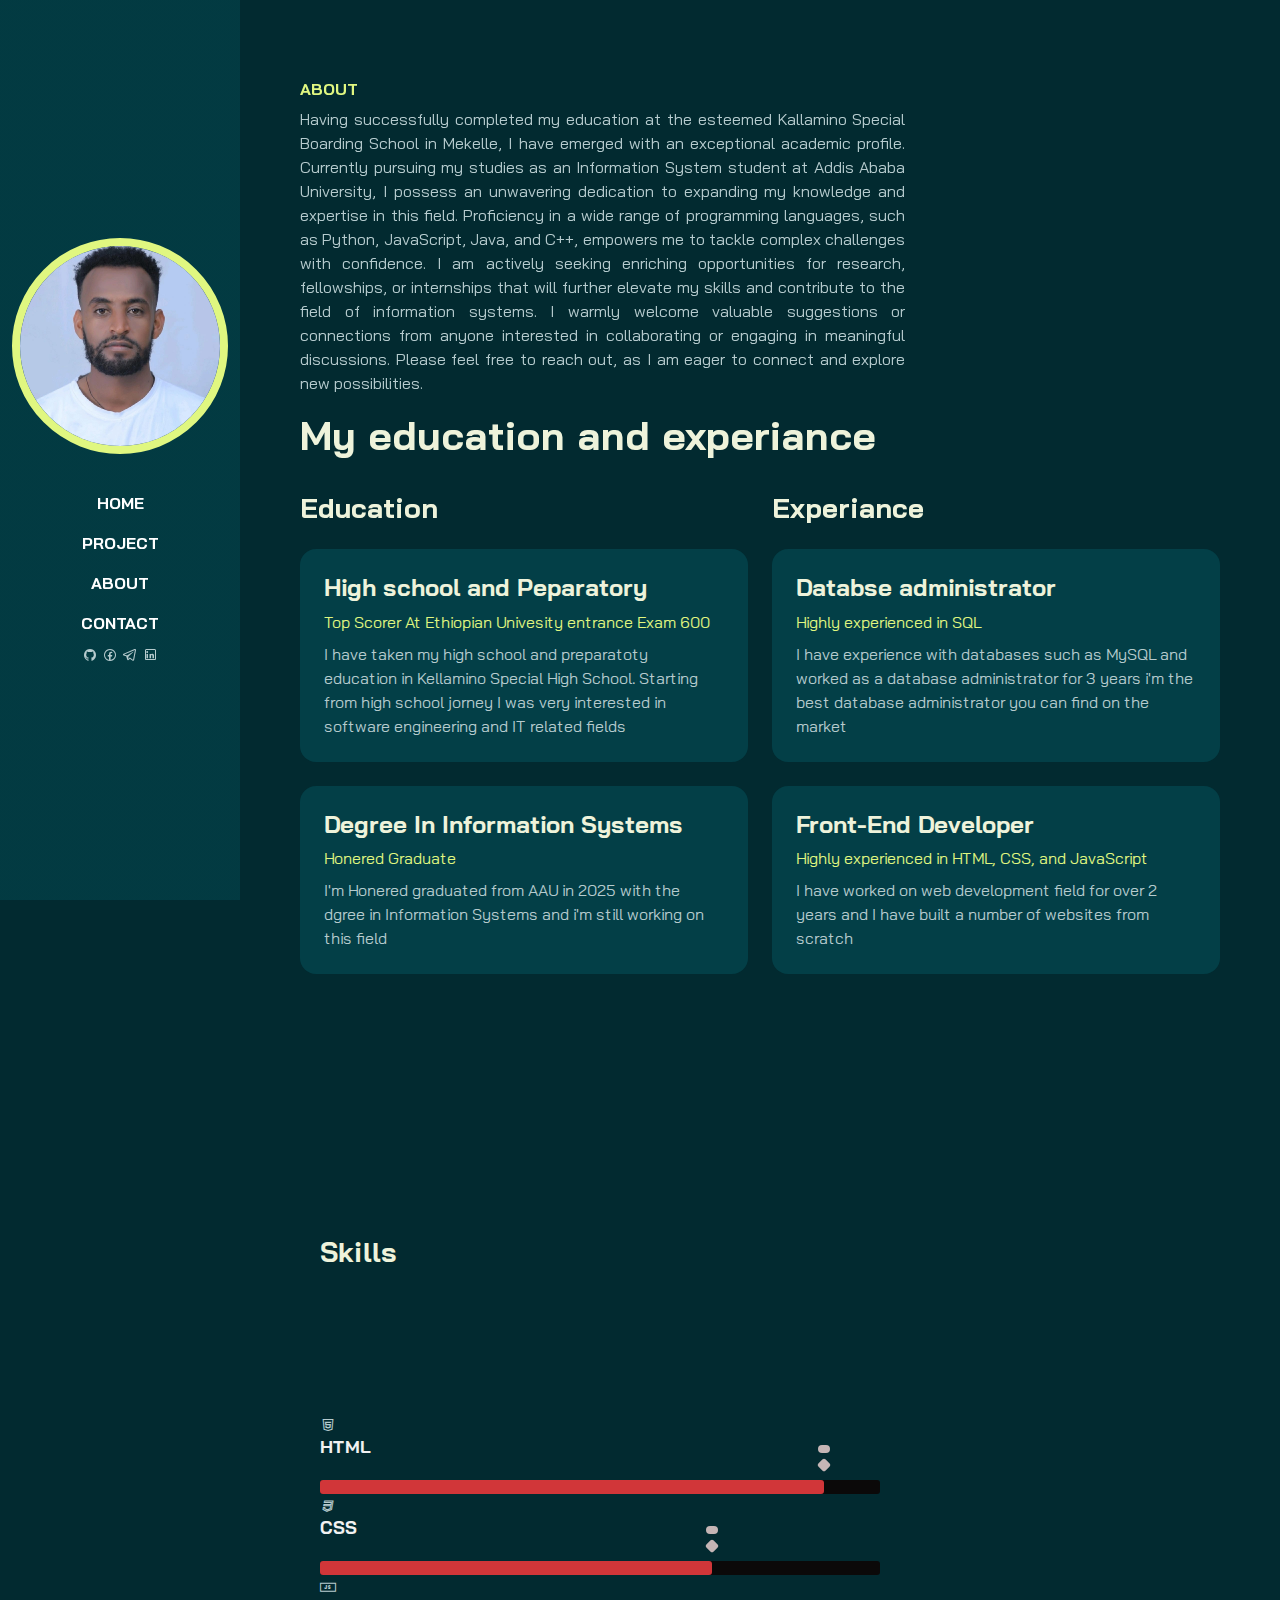
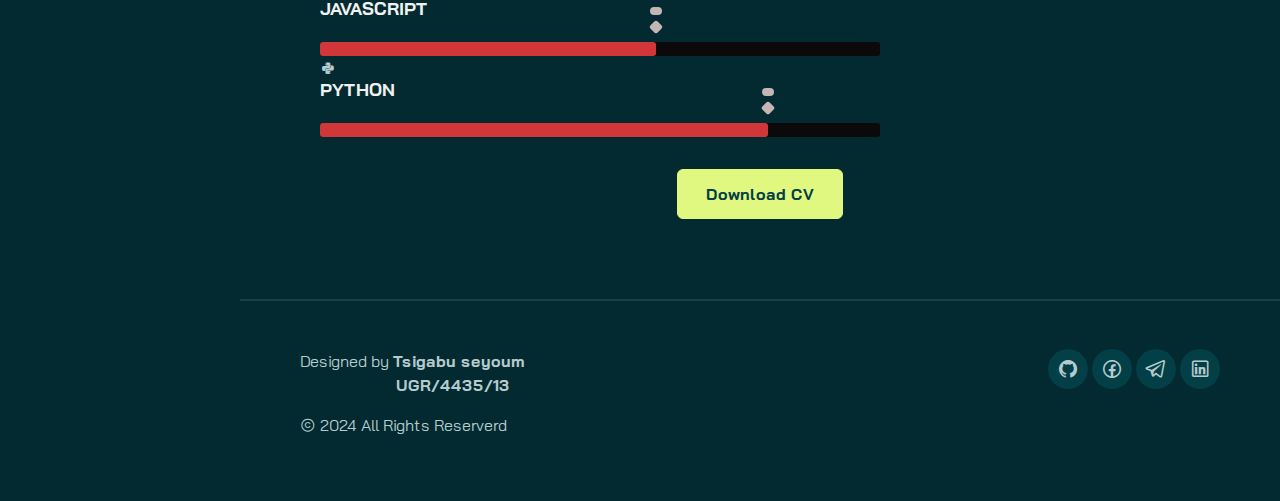
==== commit ca9796ae: "added profile picture" ====
--- a/about.html
+++ b/about.html
@@ -25,7 +25,7 @@
             
             <!--  <span class="h3 fw-bold d-block d-lg-none">Tsigabu Seyoum</span> fw font weight-->   
                                                            <!--on large screen hide Tsigabu Seyoum d-display -->
-             <img src="assets/images/profile.jpg" class="d-none d-lg-block rounded-circle img-fluid  " alt="a pic of me">    
+             <img src="assets/images/Linked.png" class="d-block d-lg-block rounded-circle img-fluid  " alt="a pic of me">    
                                                                         <!-- class="rounded-circle" makes the image circle-->
                                                         <!--The .img-fluid class applies max-width: 100%; and height: auto; to the image:-->                                         
         </a>
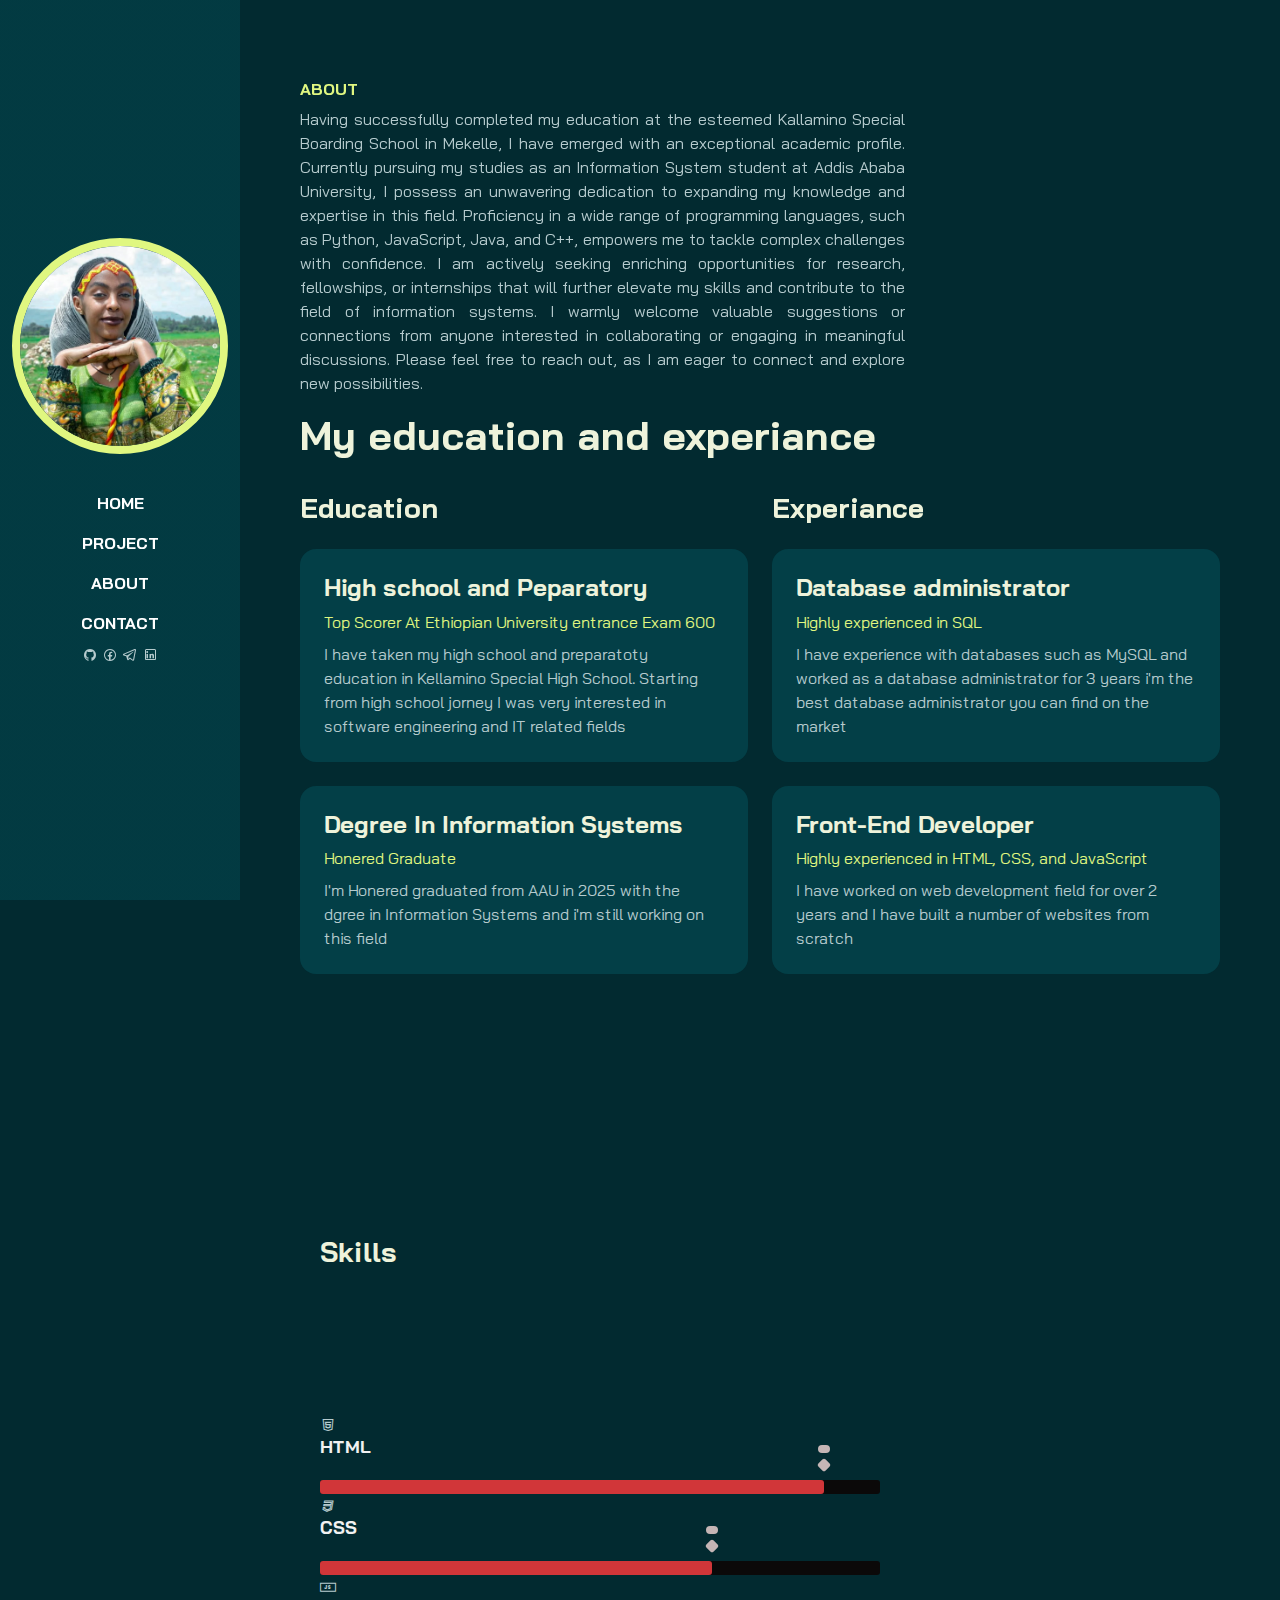
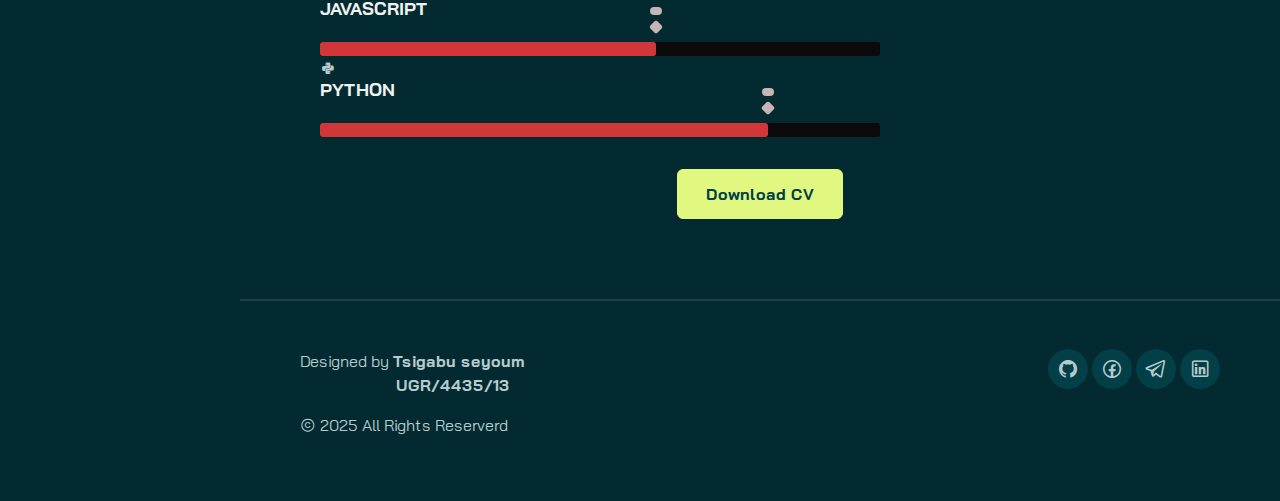
==== commit c704d075: "changeprofile" ====
--- a/about.html
+++ b/about.html
@@ -25,7 +25,7 @@
             
             <!--  <span class="h3 fw-bold d-block d-lg-none">Tsigabu Seyoum</span> fw font weight-->   
                                                            <!--on large screen hide Tsigabu Seyoum d-display -->
-             <img src="assets/images/Linked.png" class="d-block d-lg-block rounded-circle img-fluid  " alt="a pic of me">    
+             <img src="assets/images/mekdi.png" class="d-block d-lg-block rounded-circle img-fluid  " alt="a pic of me">    
                                                                         <!-- class="rounded-circle" makes the image circle-->
                                                         <!--The .img-fluid class applies max-width: 100%; and height: auto; to the image:-->                                         
         </a>
@@ -90,7 +90,7 @@
                     <div class="col-12" data-aos="fade-up" data-aos-delay="600">
                         <div class="bg-base p-4 rounded-4 shadow-effect">
                             <h4>High school and Peparatory</h4>
-                            <p class="text-brand mb-2"> Top Scorer At Ethiopian Univesity entrance Exam 600</p>
+                            <p class="text-brand mb-2"> Top Scorer At Ethiopian University entrance Exam 600</p>
                             <p class="mb-0">I have taken my high school and preparatoty education in Kellamino Special High School.
                             Starting from high school jorney I was very interested in software engineering and IT related fields </p>  <!--mb-0 removes the margine from the last paragraph-->
                         </div>
@@ -124,7 +124,7 @@
                     
                     <div class="col-12" data-aos="fade-up" data-aos-delay="600">
                         <div class="bg-base p-4 rounded-4 shadow-effect">
-                            <h4>Databse administrator</h4>
+                            <h4>Database administrator</h4>
                             <p class="text-brand mb-2"> Highly experienced in SQL </p>
                             <p class="mb-0">I have experience with databases such as MySQL and worked as a database administrator for 3 years
                                 i'm the best database administrator you can find on the market </p>  <!--mb-0 removes the margine from the last paragraph-->
@@ -214,7 +214,7 @@
                 <div class="col-auto">
                     <p class="mb-0">Designed by <a href="#" class="fw-bold">Tsigabu seyoum </a></p>
                     <p class="ugr fw-bold">UGR/4435/13</p>
-                    <p class="mt-3">  <i class="las la-copyright"></i> 2024 All Rights Reserverd</p>
+                    <p class="mt-3">  <i class="las la-copyright"></i> 2025 All Rights Reserverd</p>
                 </div>
            
                   
